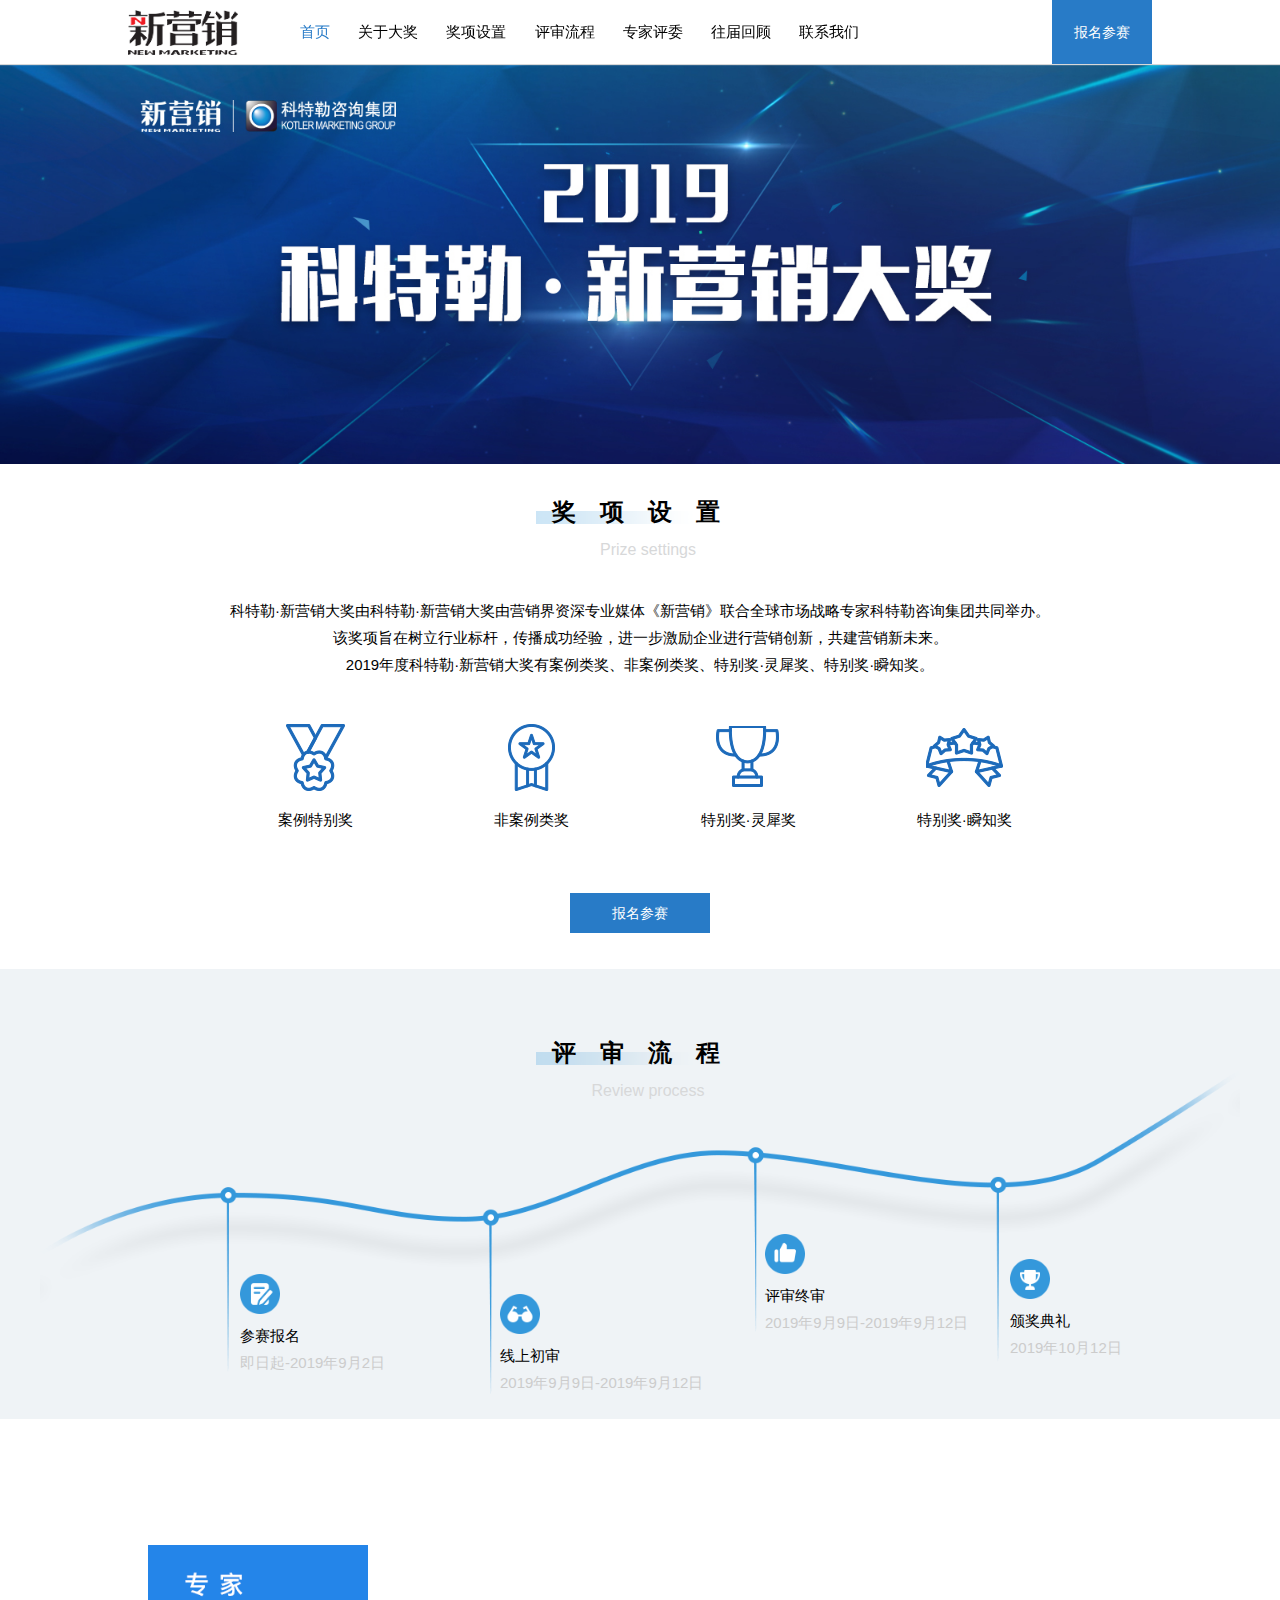
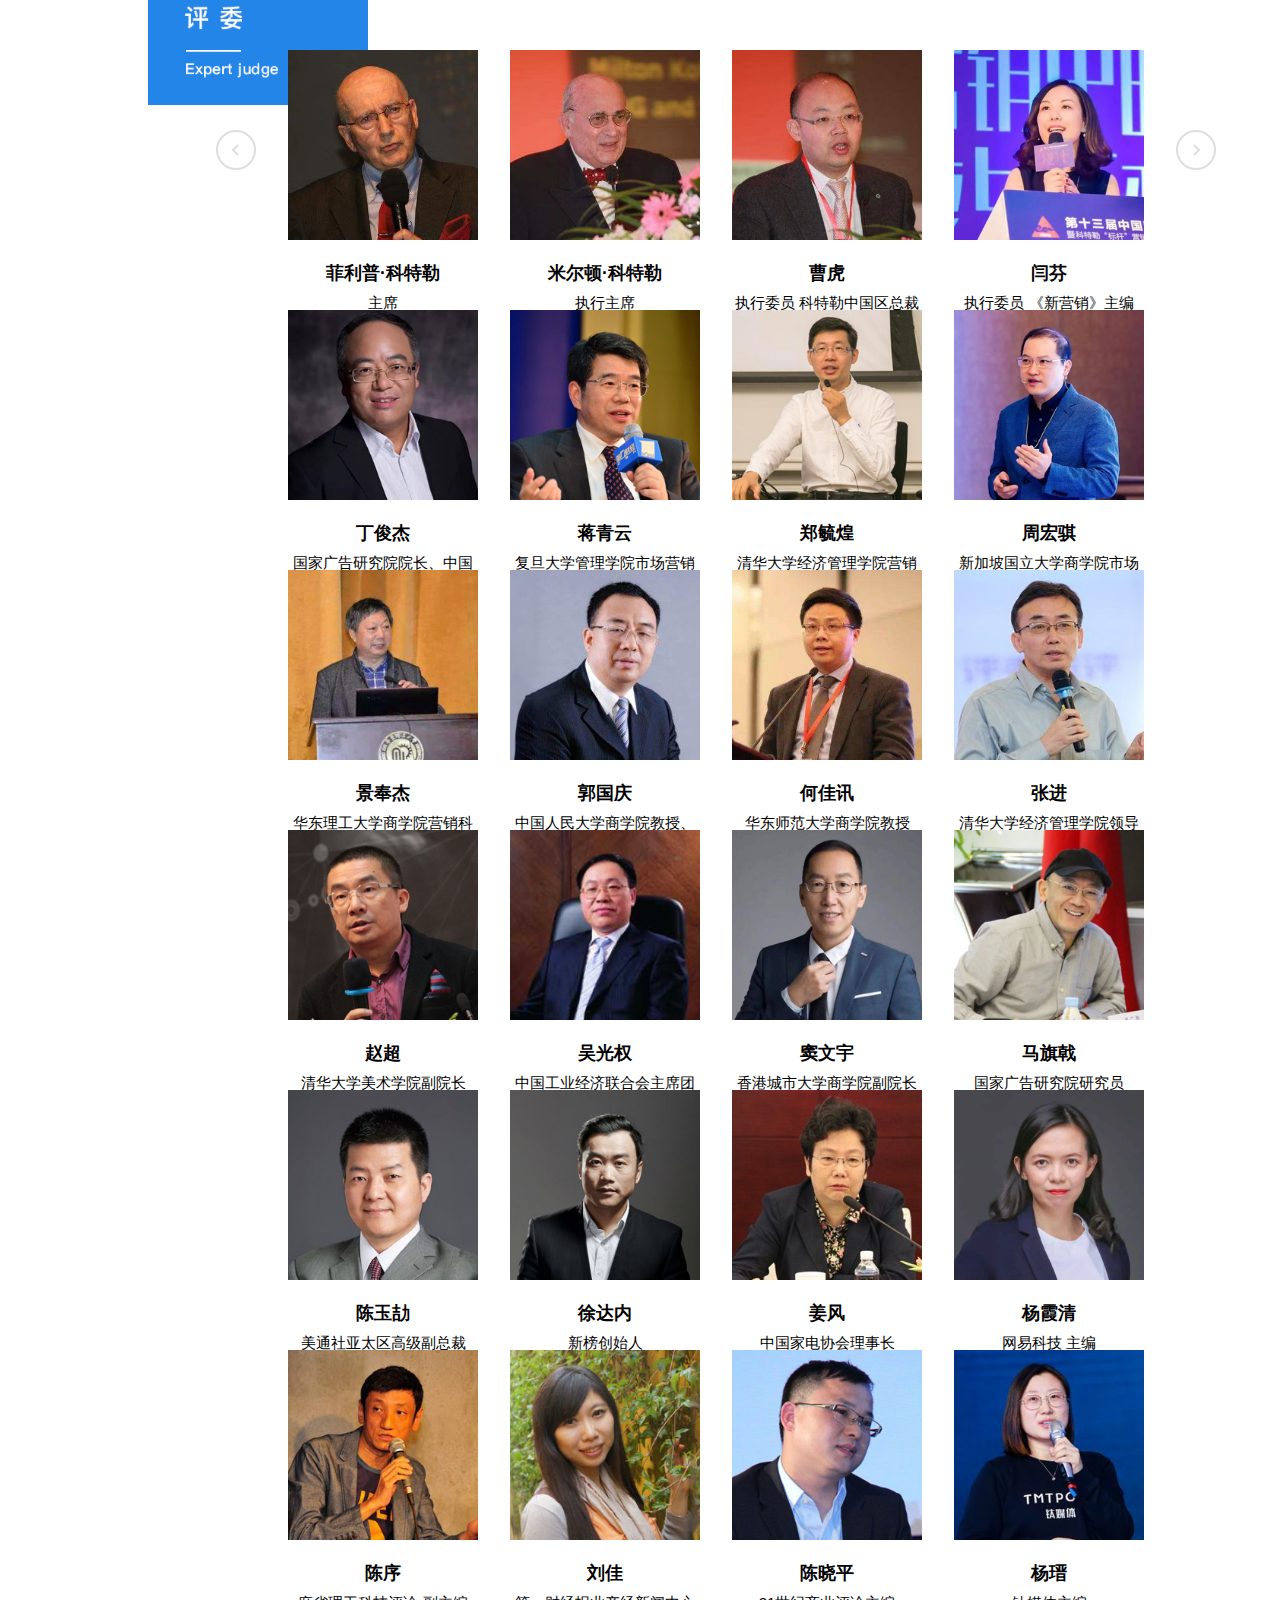
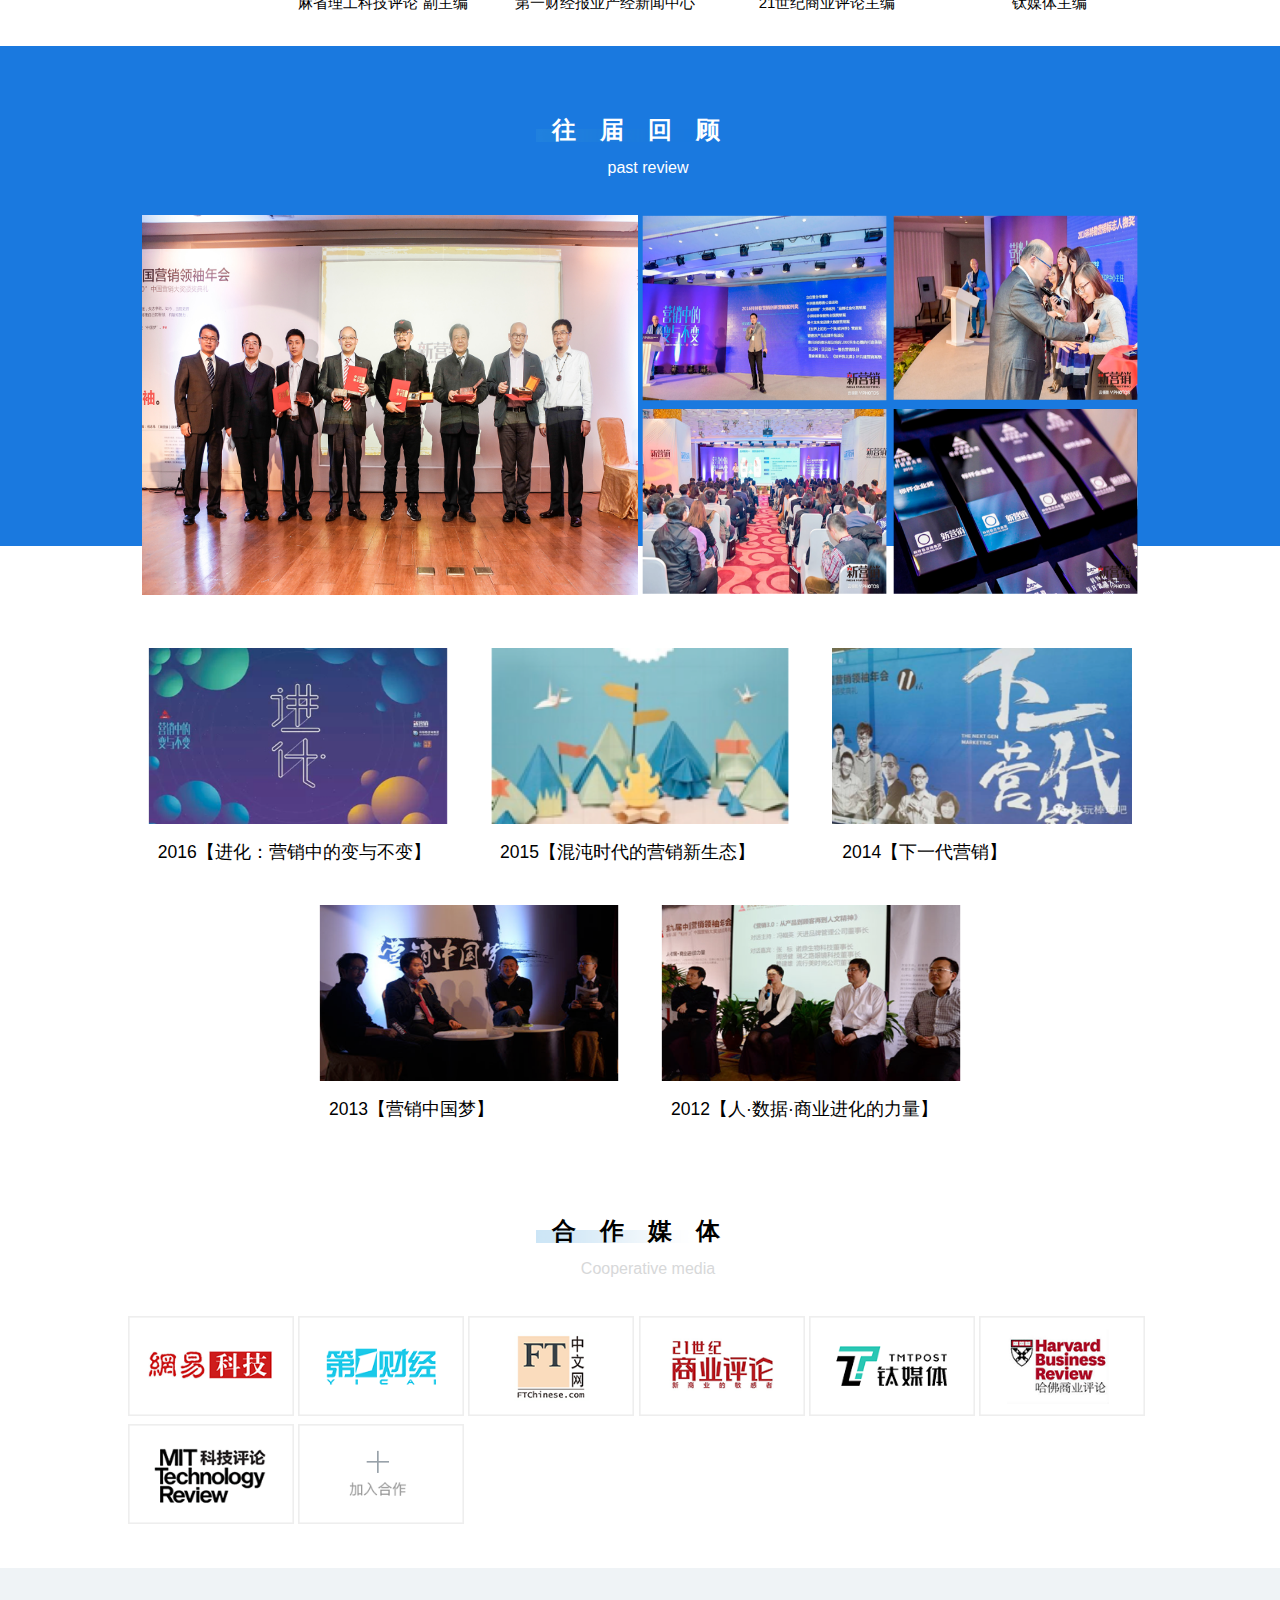
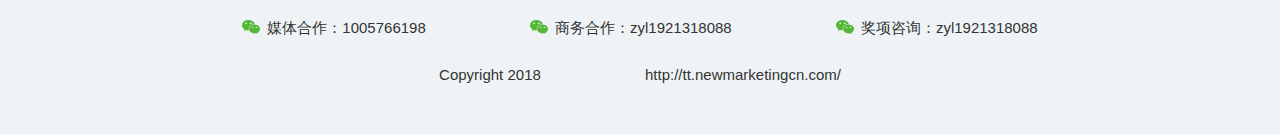
==== activity_2019/index.html @ 4bc9410b "Add files via upload" ====
<!DOCTYPE html>
<html lang="en" id="html">
<head>

     <title>科特勒·新营销大奖</title>
     <meta charset="UTF-8">
     <meta http-equiv="X-UA-Compatible" content="IE=Edge">
     <meta name="description" content="科特勒·新营销大奖由科特勒·新营销大奖由营销界资深专业媒体《新营销》联合全球市场战略专家科特勒咨询集团共同举办，该奖项旨在树立行业标杆，传播成功经验，进一步激励企业进行营销创新，共建营销新未来。">
     <meta name="keywords" content="科特勒,新营销,科特勒·新营销大奖">
     <meta name="author" content="新营销">
     <link href="images/favicon.ico" rel="科特勒·新营销大奖">
<!--      <meta name="viewport" content="width=device-width, initial-scale=1, maximum-scale=1">
 -->
     <link rel="stylesheet" href="css/tty.css">


     
</head>
<body id="body">
     <div id="baoming1">
          报名参赛
     </div>

     <div  id="head" >
          <img id="caidan" src="images/caidan.png">
          <div id="container2">
                <ul id="nav" >
                    <li class="select"><a href="#" >首页</a></li>
                    <li><a href="#" >关于大奖</a></li>
                    <li><a href="#">奖项设置</a></li>
                    <li><a href="#">评审流程</a></li>
                    <li><a href="#">专家评委</a></li>
                    <li><a href="#">往届回顾</a></li>
                    <a id="contact_button" href="#">联系我们</a>

               </ul>
               <div  id="lianxi_kuang">

                    <ul >
                         <li>
                              <span>媒体合作</span>
                              <p>1005766198</p>
                         </li>
                         <li>
                              <span>商务合作&奖项咨询</span>
                              <p>zyl1921318088 </p>
                         </li>
                    </ul>

               </div>
              
          </div>
        

     </div>

     <section id="index" >
     <!-- HOME -->
          <div id="home">
              <div class="beijing"></div>

          </div>


          <!-- FEATURE -->
          <div id="feature">
               <div class="container">
                    <div class="title_t">
                         <h2>奖项设置</h2>
                         <h4>Prize settings</h4>
                         
                    </div>
                    <div class="text_jieshao">
                         <p>科特勒·新营销大奖由科特勒·新营销大奖由营销界资深专业媒体《新营销》联合全球市场战略专家科特勒咨询集团共同举办。</p>
                         <p>该奖项旨在树立行业标杆，传播成功经验，进一步激励企业进行营销创新，共建营销新未来。</p>
                         <p>2019年度科特勒·新营销大奖有案例类奖、非案例类奖、特别奖·灵犀奖、特别奖·瞬知奖。</p>
                    </div>

                    <ul class="row">

                         <li>
                              <img src="images/prize1.png"></img>
                              <p>案例特别奖</p>
                         </li>

                         <li>
                              <img src="images/prize2.png"></img>
                              <p>非案例类奖</p>
                         </li>

                          <li>
                              <img src="images/prize3.png"></img>
                              <p>特别奖·灵犀奖</p>
                         </li>

                         <li>
                              <img src="images/prize4.png"></img>
                              <p>特别奖·瞬知奖</p>
                         </li>
                    </ul>
                    <div >
                         <div id="baoming2">报名参赛</div>
                    </div>

               </div>
          </div>


          <!-- ABOUT -->
          <div id="about">

               <div class="beijing">
                    <div class="xian">
                         <div class="title_t">
                              <h2 class="cn_t">评审流程</h2>
                              <h4 class="eng_t">Review process</h4>
                         </div>
                         <ul class="row">
                              <li class="flow1">
                                   <img src="images/flow1.png"></img>
                                   <p>参赛报名</p>
                                   <p class="time">即日起-2019年9月2日</p>
                              </li>

                              <li class="flow2">
                                   <img src="images/flow2.png"></img>
                                   <p>线上初审</p>
                                   <p class="time">2019年9月9日-2019年9月12日</p>
                              </li>

                              <li class="flow3">
                                   <img src="images/flow3.png"></img>
                                   <p>评审终审</p>
                                   <p class="time">2019年9月9日-2019年9月12日</p>
                              </li>

                              <li class="flow4">
                                   <img src="images/flow4.png"></img>
                                   <p>颁奖典礼</p>
                                   <p class="time">2019年10月12日</p>
                              </li>
                         </ul>
                    </div>



               </div>
          </div>


          <!-- TEAM -->
          <div id="team">
               <div class="container">
                    <div class="Box">
                         <div class="content">              
                              <div class="Box_con clearfix">
                                   <span class="btnl btn" id="btnl"></span>
                                   <span class="btnr btn" id="btnr"></span>
                                   
                                   <div class="conbox" id="BoxUl">
                                        <ul>
                                             <li class="cur">
                                                  <div class="first">
                                                       <img src="images/v1.png" alt="菲利普·科特勒"/>
                                                       <h3>菲利普·科特勒</h3>
                                                       <span>主席</span>
                                                  </div>

                                             
                                                  <div>
                                                       <img src="images/v2.png" alt="米尔顿·科特勒"/>
                                                       <h3>米尔顿·科特勒</h3>
                                                       <span>执行主席</span>
                                                  </div>
                                                  
                                                  <div>
                                                       <img src="images/v3.png" alt="曹虎"/>
                                                       <h3>曹虎</h3>
                                                       <span>执行委员 科特勒中国区总裁</span>
                                                  </div>
                                             
                                                  <div>
                                                       <img src="images/v4.png" alt="闫芬"/>
                                                       <h3>闫芬</h3>
                                                       <span>执行委员 《新营销》主编</span>
                                                  </div>

                                             </li>

                                             
                                             <li class="cur">
                                                  <div  class="first">
                                                       <img src="images/u1.png" alt="丁俊杰"/>
                                                       <h3>丁俊杰</h3>
                                                       <span>国家广告研究院院长、中国传媒大学广告学院院长、教授、博士生导师</span>
                                                  </div>

                                                  <div>
                                                       <img src="images/u2.png" alt="蒋青云"/>
                                                       <h3>蒋青云</h3>
                                                       <span>复旦大学管理学院市场营销系主任、教授、博士生导师</span>
                                                  </div>


                                                  <div>
                                                       <img src="images/u3.png" alt="郑毓煌"/>
                                                       <h3>郑毓煌</h3>
                                                       <span>清华大学经济管理学院营销学博士生导师</span>
                                                  </div>

                                                  <div>
                                                       <img src="images/u4.png" alt="周宏骐"/>
                                                       <h3>周宏骐</h3>
                                                       <span>新加坡国立大学商学院市场营销系兼任副教授、香港科技大学管理学院市场营销系兼任副教授</span>
                                                  </div>
                                             </li>


                                             <li class="cur">
                                                  <div  class="first">
                                                       <img src="images/u5.png" alt="景奉杰"/>
                                                       <h3>景奉杰</h3>
                                                       <span>华东理工大学商学院营销科学研究所所长、教授、博士生导师</span>
                                                  </div>

                                                  <div>
                                                       <img src="images/u6.png" alt="郭国庆"/>
                                                       <h3>郭国庆</h3>
                                                       <span>中国人民大学商学院教授、博士生导师</span>
                                                  </div>

                                                  <div>
                                                       <img src="images/u7.png" alt="何佳讯"/>
                                                       <h3>何佳讯</h3>
                                                       <span>华东师范大学商学院教授</span>
                                                  </div>

                                                  <div>
                                                       <img src="images/u8.png" alt="张进"/>
                                                       <h3>张进</h3>
                                                       <span>清华大学经济管理学院领导力与组织管理系副教授</span>
                                                  </div>
                                             </li>


                                             <li class="cur">
                                                  <div  class="first">
                                                       <img src="images/u9.png" alt="赵超"/>
                                                       <h3>赵超</h3>
                                                       <span>清华大学美术学院副院长</span>
                                                  </div>

                                                  <div>
                                                       <img src="images/u10.png" alt="吴光权"/>
                                                       <h3>吴光权</h3>
                                                       <span>中国工业经济联合会主席团主席、中国工业经济联合会全球产业研究中心主任、深圳工业总会会长</span>
                                                  </div>


                                                  <div>
                                                       <img src="images/u11.png" alt="窦文宇"/>
                                                       <h3>窦文宇</h3>
                                                       <span>香港城市大学商学院副院长</span>
                                                  </div>

                                                  <div>
                                                       <img src="images/u12.png" alt="马旗戟"/>
                                                       <h3>马旗戟</h3>
                                                       <span>国家广告研究院研究员</span>
                                                  </div>
                                             </li>

                                             <li class="cur">
                                                  <div  class="first">
                                                       <img src="images/u13.png" alt="陈玉劼"/>
                                                       <h3>陈玉劼</h3>
                                                       <span>美通社亚太区高级副总裁</span>
                                                  </div>

                                                  <div>
                                                       <img src="images/u14.png" alt="徐达内"/>
                                                       <h3>徐达内</h3>
                                                       <span>新榜创始人</span>
                                                  </div>

                                                  <div>
                                                       <img src="images/u15.png" alt="姜风"/>
                                                       <h3>姜风</h3>
                                                       <span>中国家电协会理事长</span>
                                                  </div>

                                                  
                                                  <div>
                                                       <img src="images/u16.png" alt="杨霞清"/>
                                                       <h3>杨霞清</h3>
                                                       <span>网易科技 主编</span>
                                                  </div>
                                             </li>

                                             <li class="cur">
                                                  <div  class="first">
                                                       <img src="images/u17.png" alt="陈序"/>
                                                       <h3>陈序</h3>
                                                       <span>麻省理工科技评论 副主编</span>
                                                  </div>

                                                  <div>
                                                       <img src="images/u18.png" alt="刘佳"/>
                                                       <h3>刘佳</h3>
                                                       <span>第一财经报业产经新闻中心科技主编</span>
                                                  </div>

                                                  <div>
                                                       <img src="images/u19.png" alt="陈晓平"/>
                                                       <h3>陈晓平</h3>
                                                       <span>21世纪商业评论主编</span>
                                                  </div>

                                                  <div>
                                                       <img src="images/u20.png" alt="杨瑨"/>
                                                       <h3>杨瑨</h3>
                                                       <span>钛媒体主编</span>
                                                  </div>
                                             </li>






                                        </ul>
                                   </div>
                                   
                              </div>
                         </div>
                    </div>

               </div>
               <ul class="c">
                    <div class="title_t">
                         <h2>专家评委</h2>
                         <h4>Expert judge</h4>
                    </div>
                    <li>
                         <img src="images/v1.png" alt="菲利普·科特勒"/>
                         <h3>菲利普·科特勒</h3>
                         <span>主席</span>
                    </li>

               
                    <li>
                         <img src="images/v2.png" alt="米尔顿·科特勒"/>
                         <h3>米尔顿·科特勒</h3>
                         <span>执行主席</span>
                    </li>
                    
                    <li>
                         <img src="images/v3.png" alt="曹虎"/>
                         <h3>曹虎</h3>
                         <span>执行委员 科特勒中国区总裁</span>
                    </li>
               
                    <li>
                         <img src="images/v4.png" alt="闫芬"/>
                         <h3>闫芬</h3>
                         <span>执行委员 《新营销》主编</span>
                    </li>
               <ul>
          </div>


          <!-- Courses -->
          <div id="courses">
               <div class="beijing">
                    <div class="title_t">
                         <h2>往届回顾</h2>
                         <h4 >past review</h4>
                    </div>
                    <div class="tupian" >
                         <div class="left">
                              <img src="images/img0.jpg" class="left">
                         </div>
                         <div class="right">
                               <img src="images/img1.png" class="m1">
                               <img src="images/img2.png" class="m2">
                               <img src="images/img3.png" class="m3">
                               <img src="images/img4.png" class="m4">
                         </div>
                    </div>
               </div>
          </div>


          <!-- TESTIMONIAL -->
          <div id="testimonial">
               <div class="container">
                    <ul class="history">
                         <li >
                              <a target="_blank" href="https://mp.weixin.qq.com/s?__biz=MzI4MTY3NDU4Nw==&mid=2247486986&idx=1&sn=cb14a1e9b90297be4de3814e197dc5fd&chksm=eba4d83edcd3512841999d54c8ed11082a45e0729ce92a0f4044f7b10337adee7b7f3c84ea64&token=1413932094&lang=zh_CN#rd">
                                   <img src="images/his1.png" alt="2016【进化：营销中的变与不变】">
                                   <h3>2016【进化：营销中的变与不变】</h3>
                              </a>
                          </li>

                          <li>
                              <a target="_blank" href="http://www.prnasia.com/story/138471-1.shtml ">
                                   <img src="images/his2.png" alt="2015【混沌时代的营销新生态】">
                                   <h3>2015【混沌时代的营销新生态】</h3>
                              </a>
                          </li>

                          <li >
                              <a target="_blank" href="https://mp.weixin.qq.com/s/CV5qywnSPqQ2svih3r50Fg">
                                   <img src="images/his3.png" alt="2014【下一代营销】">
                                   <h3>2014【下一代营销】</h3>
                              </a>
                          </li>
 


                          <li >
                              <a target="_blank" href="http://finance.sina.com.cn/focus/2013yxlx/ ">
                                   <img src="images/his4.png" alt="2013【营销中国梦】">
                                   <h3>2013【营销中国梦】</h3>
                              </a>
                          </li>

                          <li>
                              <a target="_blank" href="http://finance.sina.com.cn/focus/2012yxlx/">
                                   <img src="images/his5.png" alt="2012【人·数据·商业进化的力量】">
                                   <h3>2012【人·数据·商业进化的力量】</h3>
                              </a>
                          </li>


                    </ul>

                  
               </div>
          </div> 


          <!-- CONTACT -->
          <div id="contact">
               <div class="container">
                     <div class="title_t">
                         <h2>合作媒体</h2>
                         <h4 >Cooperative media</h4>
                    </div>
                    <div class="row">
                         <img src="images/media1.png" alt="网易">
                         <img src="images/media2.png" alt="第一财经">
                         <img src="images/media3.png" alt="FT中文网">
                         <img src="images/media4.png" alt="21世纪商业评论">
                         <img src="images/media5.png" alt="钛媒体">
                         <img src="images/media6.png" alt="哈佛商业评论">
                         <img src="images/media7.png" alt="MIT科技评论">
                         <img id="baoming3" src="images/media0.png" alt="">
                  

                    </div>
               </div>
          </div>       
     </section>
     <section id="prize_about" class="mod" style="display:none">
          <div class="container">
               <div>
                    <div class="title_t">
                         <h2>大奖介绍</h2>
                    </div>
                    <p>科特勒·新营销大奖由营销界资深专业媒体《新营销》联合全球市场战略专家科特勒咨询集团共同举办，主要面向营销界广告主、公关公司、代理商、媒体等征集优秀营销作品，评选出年度优秀的营销人物、营销案例、营销平台、品牌等，从而树立行业标杆，传播成功经验，进一步激励企业进行营销创新，共建营销新未来。</p>
                    <p>无论从营销价值还是传播诉求来看，依托行业权威专业媒体《新营销》和资深战略咨询专家科特勒咨询集团，科特勒·新营销大奖都值得行业关注。科特勒·新营销大奖旨在为行业提供一个展示优秀作品的平台，推动整个行业不断向前迈进！</p>
               </div>

               <div>
                    <div class="title_t">
                         <h2>如何参赛</h2>
                    </div>
                    <ul class="circle">
                          <p>关注新营销官方微信公众号：newmarketingcn，及时了解科特勒·新营销大奖最新动态。</p>
                         <li>后台回复1，奖项报名；</li>
                         <li>后台回复2，奖项咨询。</li>
                    </ul>
               

                    <div>
                         <h4>第一步：填写作品信息表和参赛报名表</h4>
                         <p>按照组委会提供的奖项分类，对应填写作品信息表，供评委评选时使用。请对参赛内容清晰描述，提炼亮点并丰富展现。每个作品对应一个独立的作品信息表。</p>
                         <p>准备好所有的作品信息表后，统计各类报选奖项的作品数量及报送单位的信息，填写参赛报名表（参赛报名表只填写一份即可）。</p>
                    </div>

                    <div>
                         <h4>第二步：作品提交</h4>
                         <p>将所有作品信息表及参赛报名表按要求打包，统一发送至大赛指定邮箱：ktxyxdj@163.com，如有特殊较大的文件，请以超大附件发送。</p>
                    </div>

                    <div>
                         <h4>第三步：作品查询</h4>
                         <p>提交作品后2个工作日内，组委会将以 Email 方式回复参赛单位并予以核实。如未收到回复，可致电010-56353114查询。</p>
                    </div>

                    <div>
                         <h4>第四步：获奖通知</h4>
                         <p>获奖结果将于2019年9月23日前后公布，敬请关注新营销官方网站及官方微信公众号：newmarketingcn。</p>
                    </div>
               </div>

          </div>
     </section>

     <section id="prize_set" class="mod" style="display:none">
          <div class="container">
               <div>
                    <div class="title_t">
                         <h2>奖项设置</h2>
                    </div>
                    <p>2019年科特勒·新营销大奖由案例类奖、非案例类奖、特别奖·灵犀奖、特别奖.瞬知奖构成。</p>
                    <ul id="prize_blue">
                         <li>
                              <h4>案例类奖</h4>
                              <p>共设有14个品类，根据专业委员会的评审意见确定每个案例奖中的金、银、铜奖及入围奖。</p>
                         </li>
                         <li>
                              <h4>非案例类奖</h4>
                              <p>共设有9个品类，根据专业委员会的评审意见确定每个年度奖中的金、银、铜奖。</p>
                         </li>
                         <li>
                              <h4>特别奖·灵犀奖</h4>
                              <p>共设有6个品类，聚焦短视频生态，根据专业委员会的评审意见评选每个奖中的金、银、铜奖。</p>
                         </li>
                         <li>
                              <h4>特别奖·瞬知奖</h4>
                              <p>共设有4个品类，聚焦AI营销生态，根据专业委员会的评审意见评选每个奖中的金、银、铜奖。</p>
                         </li>
                    </ul>
               </div>

               <div>
                    <div class="title_t">
                         <h2>具体介绍</h2>
                    </div>

                    <div>
                         <h4>1、案例奖（C类）</h4>
                         <p>共设有14个品类，根据专业委员会的评审意见确定每个案例奖中的金、银、铜奖及入围奖。</p>
                         <table >
                              <tbody>
                                   <tr>
                                        <th class="lie1">名称</p></th>
                                        <th>评选标准</th>
                                   </tr>
                                   <tr>
                                        <td class="lie1"><p>C01：科特勒·新营销年度整合营销案例奖</p></td>
                                        <td><p>将营销工具和手段系统结合，把各个独立地营销链路整合成一个整体，产生协同效应，实现价值增值的案例。</p></td>
                                   </tr>
                                   <tr>
                                        <td class="lie1"><p>C02：科特勒·新营销年度内容营销案例奖</p></td>
                                        <td><p>创建和分享有价值的内容，以多种内容形式等传达信息，促成销售，生产和利用内外部有价值的内容进行营销推广的案例。</p></td>
                                   </tr>
                                   <tr>
                                        <td class="lie1"><p>C03：科特勒·新营销年度技术营销案例奖</p></td>
                                        <td><p>以大数据为基础，通过数据分析与挖掘提升营销效果的案例;或以VR\AR等创新技术为基础，通过特定技术提升整个创意表现的案例。</p>
     </td>
                                   </tr>
                                   <tr>
                                        <td class="lie1"><p>C04：科特勒·新营销年度跨界营销案例奖</p></td>
                                        <td><p>不同品牌利用自身特点和优势，与合作品牌核心元素进行契合，通过跨界合作达成营销目的，提升品牌认知度和美誉度的案例。</p></td>
                                   </tr>
                                   <tr>
                                        <td class="lie1"><p>C05：科特勒·新营销年度场景营销案例奖</p></td>
                                        <td><p>精心搭建场景，触发用户与品牌交流互动，在构建场景中实现营销价值的案例。</p></td>
                                   </tr>
                                   
                                   <tr>
                                        <td class="lie1"><p>C06：科特勒·新营销年度社交营销案例奖</p></td>
                                        <td><p>在微博、微信、抖音、快手、陌陌、豆瓣、论坛等社会化平台成功展开话题营销的创新案例;或以社会化营销为核心亮点的整合案例。</p>
     </td>
                                   </tr>
                                   <tr>
                                        <td class="lie1"><p>C07：科特勒·新营销年度娱乐营销案例奖</p></td>
                                        <td><p>栏目(节目)冠名、明星代言、影视内容营销(植入等)、电影 营销、音乐营销、游戏营销、直播营销等应用娱乐思维创新的案例;或以娱乐营销为核心亮点的整合案例。</p>
     </td>
                                   </tr>
                                   <tr>
                                        <td class="lie1"><p>C08：科特勒·新营销年度互动营销案例奖</p></td>
                                        <td><p>借助互动手段，注重互动体验，达成传达企业品牌、促进产品销售的目的的案例。</p>
     </td>
                                   </tr>
                                   <tr>
                                        <td class="lie1"><p>C09：科特勒·新营销年度体育营销案例奖</p></td>
                                        <td><p>围绕一项或多项体育赛事、体育事件、体育媒体或体育名人为载体，进行商业化运作的创新案例。</p></td>
                                   </tr>
                                   <tr>
                                        <td class="lie1"><p>C10：科特勒·新营销年度出海营销案例奖</p></td>
                                        <td><p>在中国以外的市场，通过营销取得品牌关注度或提升销量的案例。</p></td>
                                   </tr>
                                   <tr>
                                        <td class="lie1"><p>C11：科特勒·新营销年度实效营销案例奖</p></td>
                                        <td><p>有可以考量的营销结果，为广告主真正地解决了品牌、转化等方面的问题，带来实际效果的案例。</p></td>
                                   </tr>
                                   <tr>
                                        <td class="lie1"><p>C12：科特勒·新营销年度事件营销案例奖</p></td>
                                        <td><p>利用政治、经济、文化、社会等大事件借势营销的案例;品牌通过整合化运营手段自身制造出事件并成功引发关注的案例。</p>
     </td>
                                   </tr>
                                   <tr>
                                        <td class="lie1"><p>C13：科特勒·新营销年度IP营销案例奖</p></td>
                                        <td><p>以IP为基础，深挖IP价值，为品牌赋能，在传播中发现更多的商业价值和创新合作模式的案例。</p>
     </td>
                                   </tr>
                                   <tr>
                                        <td class="lie1"><p>C14：科特勒·新营销年度品效卓越营销案例奖</p></td>
                                        <td><p>在整体营销层面实现品效合一，取得突出营销成就的案例。</p>
     </td>
                                   </tr>



                              </tbody>
                         </table>
                    </div>

                    <div>
                         <h4>2、非案例类（A类）</h4>
                         <h4>人物/团队类</h4>
                         <table>
                              <tbody>
                                   <tr>
                                        <th class="lie1">名称</th>
                                        <th>评选标准</th>
                                   </tr>
                                   <tr>
                                        <td class="lie1">
                                             <p>A01：科特勒·新营销年度营销人物大奖</p>
                                             <p>领导企业市场营销，提出前沿营销理念，对营销趋势有着深刻洞察的营销领袖。</p>
                                        </td>
                                        <td>
                                             <p>创新力：做出了创新的营销案例，提出了前沿的营销理念，对营销趋势有着深刻洞察；</p>
                                             <p>领导力：带领企业稳固基业、或创新转型、或挽狂澜于既倒等。</p>
                                        </td>
                                   </tr>
                                   <tr>
                                        <td class="lie1">
                                             <p>A02：科特勒·新营销年度营销团队大奖</p>
                                             <p>在企业市场营销活动中，取得杰出成绩的市场部门、品牌部门等。</p>
                                        </td>
                                        <td>
                                             <p>创意性：团队是具有一定的创新思维；</p>
                                             <p>洞察力：团队是否洞察到市场的需求，并制定相应营销策略；</p>
                                             <p>执行力：团队在活动执行过程中的具体表现；</p>
                                             <p>效果力：最终营销活动取得了怎样的效果。</p>
                                        </td>
                                   </tr>
                                   <tr>
                                        <td class="lie1">
                                             <p>A03：科特勒·新营销年度商业领袖大奖</p>
                                             <p>在广泛工商业领域取得最大成就的企业家个人，肯定企业家的杰出领导才能和企业优异表现。</p>
                                        </td>
                                        <td>
                                             <p>增长力：企业家个人是否为行业或企业带来增长和贡献。</p>
                                             <p>领导力：企业家个人是否具备行业影响力和引导力。</p>
                                        </td>
                                   </tr>
      


                              </tbody>
                         </table>

                         <h4>平台/公司类</h4>
                         <table>
                              <tbody>
                                   <tr>
                                        <th class="lie1">名称</th>
                                        <th>评选标准</th>
                                   </tr>
                         
                                   <tr>
                                        <td class="lie1">
                                             <p>A04：科特勒·新营销年度服务商大奖</p>
                                             <p>针对公关公司、广告公司、代理公司、数据服务公司、营销策划公司等服务商，在特定领域客户满意度极高。</p>
                                        </td>
                                        <td>
                                             <p>品牌力：企业知名度、美誉度、顾客忠诚度等；</p>
                                             <p>销售力：企业销售收入、利润、在同行业的市场份额情况；</p>
                                        </td>
                                   </tr>
                                   <tr>
                                        <td class="lie1">
                                             <p>A05：科特勒·新营销年度媒体平台大奖</p>
                                             <p>在营销行业中表现突出、受到广泛认可的媒体平台。</p>
                                        </td>
                                        <td>
                                             <p>价值力：营销投资具有突出价值，回报率极高；</p>
                                             <p>创新力：内容生产与创新能力极强的媒体平台。</p>
                                        </td>
                                   </tr>
                                   <tr>
                                        <td class="lie1">
                                             <p>A06：科特勒·新营销年度营销3.0大奖</p>
                                             <p>履行企业社会责任，引起社会良好效应，让商业具有可持续发展能力的企业。</p>
                                        </td>
                                        <td>
                                             <p>创意性：创意是否能够让人眼前一亮；</p>
                                             <p>传播力：是否引起了社会的广泛参与和传播，效果力如何；</p>
                                             <p>社会责任：履行企业社会责任，引起社会良好效应。</p>
                                        </td>
                                   </tr>

                              </tbody>
                         </table>


                         <h4>品牌类</h4>
                         <table>
                              <tbody>
                                   <tr>
                                        <th class="lie1">名称</th>
                                        <th>评选标准</th>
                                   </tr>
                  
                                   <tr>
                                        <td class="lie1">
                                             <p>A07：科特勒·新营销年度广告主大奖</p>
                                             <p>在企业市场营销活动中，拥有良好的投放量级、品牌表现。</p>
                                        </td>
                                        <td>
                                             <p>品牌力：企业知名度、美誉度、顾客忠诚度等；</p>
                                             <p>产品力：产品创新、品质以及为消费者带来了怎样的价值；</p>
                                             <p>销售力：企业销售收入、利润、在同行业的市场份额情况。</p>
                                        </td>
                                   </tr>
                                   <tr>
                                        <td class="lie1">
                                             <p>A08：科特勒·新营销年度新晋品牌大奖</p>
                                             <p>在营销创意、媒介、消费者沟通等方面取得突出成绩，成长极快或打破格局，在品牌建设和发展、用户体验和价值等方面有突出表现。</p>
                                        </td>
                                        <td>
                                             <p>品牌力：品牌知名度、美誉度、顾客忠诚度等；</p>
                                             <p>产品力：品牌为消费者带来了哪些价值；</p>
                                              <p>市场表现力：品牌的销售情况及在同行业的市场份额情况。</p>
                                        </td>
                                   </tr>
                         

                              </tbody>
                         </table>



                         <h4>产品/工具类</h4>
                         <table>
                              <tbody>
                                   <tr>
                                        <th class="lie1">名称</th>
                                        <th>评选标准</th>
                                   </tr>
       
                                   <tr>
                                        <td class="lie1">
                                             <p>A09：科特勒·新营销年度营销工具大奖</p>
                                             <p>通过先进的技术和模式，提供营销工具，帮助企业高效开展网络营销活动，达成营销目标。
</p>
                                        </td>
                                        <td>
                                             <p>工具力：通过技术创新大幅提升营销效率；</p>
                                             <p>商业力：通过市场洞察,技术变革提上商业竞争力。</p>
                                        </td>
                                   </tr>
                              
                              </tbody>
                         </table>
                    </div>
                    <div>
                         <h4>3、灵犀奖（L类）</h4>
                          <table class="only_one">
                              <tbody>
       
                                   <tr><td><p>L01：年度最佳短视频营销案例</p></td></tr>
                                   <tr><td><p>L02：年度最佳MCN机构</p></td></tr>
                                   <tr><td><p>L03：年度最佳短视频服务商</p></td></tr>
                                   <tr><td><p>L04：年度最佳短视频达人</p></td></tr>
                                   <tr><td><p>L05：年度最佳短视频广告主</p></td></tr>
                                   <tr><td><p>L06：年度最佳短视频平台</p></td></tr>
                              
                              </tbody>
                         </table>

                    </div>

                    <div>
                         <h4>4、瞬知营销奖（S类）</h4>
                         <table class="only_one">
                              <tbody>
       
                                   <tr><td><p>S01：年度最佳瞬知营销案例</p></td></tr>
                                   <tr><td><p>S02：年度最佳瞬知营销机构</p></td></tr>
                                   <tr><td><p>S03：年度最佳瞬知营销品牌</p></td></tr>
                                   <tr><td><p>S04：年度最佳瞬知营销工具</p></td></tr>
                              
                              </tbody>
                         </table>
                    </div>
                    





               </div>

               <div>
                    <div class="title_t">
                         <h2>注意事项</h2>
                    </div>
                    
                    <ul class="circle">
                         <li>主体资格：中国内地及港澳台地区经国家正式批准的企业均可报名参赛。</li>
                         <li>报送的作品必须是2019年1月1日-2019年12月31日期间创作并实施的营销活动，作品具有可量化的传播效果，所申报内容必须真实可靠。</li>
                         <li>提交作品中涉及到的图片、视频等，须拥有使用版权。</li>
                    </ul>
</p>
               </div>


          </div>
     </section>

     <section id="prize_review" class="mod" style="display:none">
          <div class="container">
               <div>
                    <div class="title_t">
                         <h2>评审流程</h2>
                    </div>
                    
                    <p>本次奖项将进行线上初审和线下评审，评选将邀请专业媒体、高校学术专家等共同组成专业评审团，以保证榜单的专业、严谨、客观性。</p>
                    <ul id="cizi">
                         <li>
                              <p>即日起 - 2019.09.02</p>
                              <span></span>
                              <h4>参赛报名</h4>
                         </li>
                         <li>
                              <p>2019.09.03 - 2019.09.06</p>
                              <span></span>
                              <h4>线上初审</h4>
                         </li>
                         <li>
                              <p>2019.09.09 - 2019.09.12</p>
                              <span></span>
                              <h4>评审终审</h4>
                         </li>
                         <li>
                              <p>2019.09.16起</p>
                              <span></span>
                              <h4>获奖通知</h4>

                         </li>
                         <li>
                              <p>2019.09.30前</p>
                              <span></span>
                              <h4>获奖确认</h4>
                         </li>
                         <li>
                              <p>2019.10.12</p>
                              <span></span>
                              <h4>颁奖典礼</h4>

                         </li>

                    </ul>
               </div>

               <div id="feiyong">
                    <div class="title_t">
                         <h2>参赛费用</h2>
                    </div>

                    <div>
                         <h4>1、报名免费：</h4>
                         <p>同一奖项中可以提报多个作品，同一作品也可以报名多个奖项（作品内容须与奖项定位相符合），费用叠加。</p>
                    </div>

                    <div>
                         <h4>2、若申报作品获奖，作品需支付费用8000元，包含：</h4>
                         <ul class="other circle">
                              <li>报名作品参与评审；</li>
                              <li>颁发2019年科特勒·新营销大奖奖杯和科特勒亲笔签名获奖证书；</li>
                              <li>参会名额2个；</li>
                              <li>加印奖杯，2500元/个。</li>
                         </ul>
                    </div>

               </div>


          </div>
     </section>
     <section id="prize_people" class="mod" style="display:none">
          <div class="container">
               <div >
                    <div class="title_t c">
                         <h2>专家评委</h2>
                    </div>
                    <ul id="vip_people">
                         <li class="cur">
                              <img src="images/v1.png" alt=""/>
                              <h3>菲利普·科特勒</h3>
                              <span>主席</span>
                         </li>

                         
                         <li class="cur">
                              <img src="images/v2.png" alt=""/>
                              <h3>米尔顿·科特勒</h3>
                              <span>执行主席</span>
                         </li>
                         
                         <li class="cur">
                              <img src="images/v3.png" alt=""/>
                              <h3>曹虎</h3>
                              <span>执行委员 科特勒中国区总裁</span>
                         </li>
                    
                         <li class="cur">
                              <img src="images/v4.png" alt=""/>
                              <h3>闫芬</h3>
                              <span>执行委员 《新营销》主编</span>

                         </li>
                    </ul>
               </div>

               <div>
                    <div class="title_t">
                         <h2>评委</h2>
                    </div>
                    <ul id="other_people">
                         <li class="cur first">
                              <img src="images/u1.png" alt="丁俊杰"/>
                              <h3>丁俊杰</h3>
                              <span>国家广告研究院院长、中国传媒大学广告学院院长、教授、博士生导师</span>
                         </li>

                         <li class="cur">
                              <img src="images/u2.png" alt="蒋青云"/>
                              <h3>蒋青云</h3>
                              <span>复旦大学管理学院市场营销系主任、教授、博士生导师</span>
                         </li>


                         <li class="cur">
                              <img src="images/u3.png" alt="郑毓煌"/>
                              <h3>郑毓煌</h3>
                              <span>清华大学经济管理学院营销学博士生导师</span>
                         </li>

                         <li class="cur">
                              <img src="images/u4.png" alt="周宏骐"/>
                              <h3>周宏骐</h3>
                              <span>新加坡国立大学商学院市场营销系兼任副教授、香港科技大学管理学院市场营销系兼任副教授</span>
                         </li>

                         <li class="cur">
                              <img src="images/u5.png" alt="景奉杰"/>
                              <h3>景奉杰</h3>
                              <span>华东理工大学商学院营销科学研究所所长、教授、博士生导师</span>
                         </li>

                         <li class="cur">
                              <img src="images/u6.png" alt="郭国庆"/>
                              <h3>郭国庆</h3>
                              <span>中国人民大学商学院教授、博士生导师</span>
                         </li>

                         <li class="cur">
                              <img src="images/u7.png" alt="何佳讯"/>
                              <h3>何佳讯</h3>
                              <span>华东师范大学商学院教授</span>
                         </li>

                         <li class="cur">
                              <img src="images/u8.png" alt="张进"/>
                              <h3>张进</h3>
                              <span>清华大学经济管理学院领导力与组织管理系副教授</span>
                         </li>

                         <li class="cur">
                              <img src="images/u9.png" alt="赵超"/>
                              <h3>赵超</h3>
                              <span>清华大学美术学院副院长</span>
                         </li>

                          <li class="cur">
                              <img src="images/u10.png" alt="吴光权"/>
                              <h3>吴光权</h3>
                              <span>中国工业经济联合会主席团主席、中国工业经济联合会全球产业研究中心主任、深圳工业总会会长</span>
                         </li>




                         <li class="cur">
                              <img src="images/u11.png" alt="窦文宇"/>
                              <h3>窦文宇</h3>
                              <span>香港城市大学商学院副院长</span>
                         </li>

                         <li class="cur">
                              <img src="images/u12.png" alt="马旗戟"/>
                              <h3>马旗戟</h3>
                              <span>国家广告研究院研究员</span>
                         </li>

                         <li class="cur">
                              <img src="images/u13.png" alt="陈玉劼"/>
                              <h3>陈玉劼</h3>
                              <span>美通社亚太区高级副总裁</span>
                         </li>

                         <li class="cur">
                              <img src="images/u14.png" alt="徐达内"/>
                              <h3>徐达内</h3>
                              <span>新榜创始人</span>
                         </li>

                          <li class="cur">
                              <img src="images/u15.png" alt="姜风"/>
                              <h3>姜风</h3>
                              <span>中国家电协会理事长</span>
                         </li>

                         
                         <li class="cur">
                              <img src="images/u16.png" alt="杨霞清"/>
                              <h3>杨霞清</h3>
                              <span>网易科技 主编</span>
                         </li>

                         <li class="cur">
                              <img src="images/u17.png" alt="陈序"/>
                              <h3>陈序</h3>
                              <span>麻省理工科技评论 副主编</span>
                         </li>

                         <li class="cur">
                              <img src="images/u18.png" alt="刘佳"/>
                              <h3>刘佳</h3>
                              <span>第一财经报业产经新闻中心科技主编</span>
                         </li>

                         <li class="cur">
                              <img src="images/u19.png" alt="陈晓平"/>
                              <h3>陈晓平</h3>
                              <span>21世纪商业评论主编</span>
                         </li>

                          <li class="cur">
                              <img src="images/u20.png" alt="杨瑨"/>
                              <h3>杨瑨</h3>
                              <span>钛媒体主编</span>
                         </li>

                    </ul>
               </div>

          </div>
     </section>
     <section id="prize_history" class="mod" style="display:none">
          <div class="container">
               <div class="title_t">
                    <h2>获奖名单</h2>
               </div>
               <table>
                    <tbody>
                         <tr>
                              <th colspan="3">2017科特勒·新营销大奖营销榜样榜单</th>
                         </tr>
        
                         <tr>
                              <td class="lie1" rowspan="10">科特勒·新营销标志人物</td>
                              <td>飞鹤乳业董事长 冷有斌</td>
                         </tr>
                         <tr><td>伽兰集团董事长 郑春影</tr></td>
                         <tr><td>今日头条CEO 张一鸣</tr></td>
                         <tr><td>摩拜单车创始人 胡玮炜</tr></td>
                         <tr><td>芒果娱乐总裁 王珂</tr></td>
                         <tr><td>首汽约车CEO 魏东</tr></td>
                         <tr><td>搜狗CEO 王小川</tr></td>
                         <tr><td>小红书创始人 瞿芳</tr></td>
                         <tr><td>小米科技创始人 雷军</tr></td>
                         <tr><td>优衣库CMO 吴品慧</tr></td>
                         <tr>
                              <td class="lie1" rowspan="10">科特勒·新营销标杆品牌</td>
                              <td>滴滴</td>
                         </tr>
                         <tr><td>多芬</tr></td>
                         <tr><td>Folli Follie</tr></td>
                         <tr><td>Gucci</tr></td>
                         <tr><td>海尔</tr></td>
                         <tr><td>华为</tr></td>
                         <tr><td>江小白</tr></td>
                         <tr><td>兰蔻</tr></td>
                         <tr><td>梅赛德斯奔驰</tr></td>
                         <tr><td>腾讯</tr></td>
                          <tr>
                              <td class="lie1" rowspan="6">科特勒·新营销标杆平台</td>
                              <td>爱奇艺</td>
                         </tr>
                         <tr><td>抖音小视频</tr></td>
                         <tr><td>SAS Viya</tr></td>
                         <tr><td>三节课</tr></td>
                         <tr><td>腾讯社交广告平台</tr></td>
                         <tr><td>网易云音乐</tr></td>

                         <tr>
                              <td class="lie1" rowspan="12">科特勒·新营销标杆案例</td>
                              <td>爱奇艺超级网综《中国有嘻哈》2017新媒体全案整合营销案例</td>
                         </tr>

                         <tr><td>#我们的时代#宝马BMW5系车主故事营销案例</tr></td>
                         <tr><td>百雀羚《一九三一》一镜到底广告图营销案例</tr></td>
                         <tr><td>比亚迪唐100新能源车朋友圈广告案例</tr></td>
                         <tr><td>“雕牌雕兄说"营销案例</tr></td>
                         <tr><td>当世界名画遇上抖音营销案例</tr></td>
                         <tr><td>果倍爽“全球童享 年在一起趣过年”2018CNY营销案例</tr></td>
                         <tr><td>泸州老窖桃花醉&《三生三世十里桃花》IP营销案例</tr></td>
                         <tr><td>ofo小黄车X小黄人“大眼萌车”营销案例</tr></td>
                         <tr><td>QQ“走运红包”营销案例</tr></td>
                         <tr><td>网易新闻X饿了么丧茶快闪店创意营销案例</tr></td>
                         <tr><td>网易云音乐《看见音乐的力量》地铁刷屏营销案例</tr></td>

                         <tr>
                              <td class="lie1" rowspan="3">科特勒·新营销标杆案例</td>
                              <td>GoFun出行“后备箱图书馆”公益案例</td>
                         </tr>
                         <tr><td>苏宁&凤凰公益“承诺胶带”案例</tr></td>
                         <tr><td>腾讯公益“小朋友的画”公益案例</tr></td>
                    </table>
               </tbody>

               <table>
                    <tbody>

                          <tr>
                              <th colspan="3">2016科特勒“标杆”营销大奖获奖名单</th>
                         </tr>
                          <tr>
                              <td class="lie1" rowspan="10">科特勒营销标杆企业奖</td>
                              <td>爱奇艺</td>
                         </tr>
                         <tr><td>苏宁云商</tr></td>
                         <tr><td>东风日产</tr></td>
                         <tr><td>滴滴出行</tr></td>
                         <tr><td>双星集团</tr></td>
                         <tr><td>万达传媒</tr></td>
                         <tr><td>华为</tr></td>
                         <tr><td>格力</tr></td>
                         <tr><td>谷歌</tr></td>
                         <tr><td>可口可乐</tr></td>

                         <tr>
                              <td class="lie1" rowspan="10">科特勒营销标志人物奖</td>
                              <td>IBM全球副总裁，大中华区首席营销官 周忆</td>
                         </tr>
                         <tr><td>新龙脉控股集团董事长太阳雨集团总裁 曲敬东</tr></td>
                         <tr><td>太阳雨集团总裁 陈荣华</tr></td>
                         <tr><td>京润珍珠董事总经理 周  朔</tr></td>
                         <tr><td>乐视生态营销总裁 张旻翚</tr></td>
                         <tr><td>方太集团董事长 茅忠群</tr></td>
                         <tr><td>大众汽车大中华及东盟地区首席营销官 胡  波</tr></td>
                         <tr><td>神州易桥董事长 彭  聪</tr></td>
                         <tr><td>双星集团董事 李  震</tr></td>
                         <tr><td>贝贝网营销副总裁 蒋雨辰</tr></td>

                         <tr>
                              <td class="lie1" rowspan="5">科特勒营销创新产品奖</td>
                              <td>小狗无线吸尘器D-531</td>
                         </tr>
                         <tr><td>DEKRA</tr></td>
                         <tr><td>Smarket</tr></td>
                         <tr><td>艾洛</tr></td>
                         <tr><td>赤兔</tr></td>

                         <tr>
                              <td class="lie1" rowspan="5">科特勒营销创新商业模式奖</td>
                              <td>龙腾出行</td>
                         </tr>
                         <tr><td>乐刻运动</tr></td>
                         <tr><td>蒙牛电商</tr></td>
                         <tr><td>Xbed互联网酒店</tr></td>
                         <tr><td>尚品宅配C2B+OAO模式</tr></td>

                         <tr>
                              <td class="lie1" rowspan="10">科特勒营销创新平台奖</td>
                              <td>ALLINN内容联创平台</td>
                         </tr>
                         <tr><td>镝次元实验室</tr></td>
                         <tr><td>诺沃兰</tr></td>
                         <tr><td>一应云智慧平台</tr></td>
                         <tr><td>KBA考拉大联盟</tr></td>
                         <tr><td>阿里妈妈品销宝</tr></td>
                         <tr><td>传播管家</tr></td>
                         <tr><td>赛柏蓝</tr></td>
                         <tr><td>腾讯视频</tr></td>
                         <tr><td>中欧金融科技研究院</tr></td>

                         <tr>
                              <td class="lie1" rowspan="10">科特勒营销创新营销案例奖</td>
                              <td>唯品会12小时生存挑战直播</td>
                         </tr>
                         <tr><td>伊利甄稀:《拜托了 冰箱》内容营销案例</tr></td>
                         <tr><td>冠群驰骋:《 致敬经典，传递新生》双十一旧物分享公益平台、</tr></td>
                         <tr><td>大头频道&凯迪拉克:圈层化财经融媒体营销</tr></td>
                         <tr><td>中国邮政集团#随手拍邮筒#</tr></td>
                         <tr><td>微信朋友圈广告X微信支付营销投放</tr></td>
                         <tr><td>东鹏特饮:《 犯困研究院》校园推广整合营销</tr></td>
                         <tr><td>新奥迪A6L MoTV推广案例</tr></td>
                         <tr><td>欧派衣柜:《 中国好闺蜜》</tr></td>
                         <tr><td>美丽联合集团&正阳公关:“GODIS A GIRL”事件营销</tr></td>

                         <tr>
                              <td class="lie1" rowspan="10">科特勒营销创新营销案例奖</td>
                              <td>立白整合传播案</td>
                         </tr>
                         <tr><td>中洲善跑慈善公益运动</tr></td>
                         <tr><td>吉成照明”大师系列“品牌社会化营销案</tr></td>
                         <tr><td>小保碎屏保服务全国营销案</tr></td>
                         <tr><td>曼卡龙珠宝品牌大数据营销案</tr></td>
                         <tr><td>《世界上的另一个我·欧洲季》营销案</tr></td>
                         <tr><td>碰碰凉产品品牌升级战役</tr></td>
                         <tr><td>惠氏妈妈俱乐部及妈妈1000天生态圈的打造美丽</tr></td>
                         <tr><td>贝贝网:贝贝双十一整合营销项目</tr></td>
                         <tr><td>皇家美素佳儿:《 放开我北鼻》IP共建营销案例</tr></td>

                    </tbody>
               </table>

               <div class="title_t">
                    <h2>新闻资讯</h2>
               </div>

               <ul class="history">
                    <li >
                         <a target="_blank" href="https://mp.weixin.qq.com/s?__biz=MzI4MTY3NDU4Nw==&mid=2247486986&idx=1&sn=cb14a1e9b90297be4de3814e197dc5fd&chksm=eba4d83edcd3512841999d54c8ed11082a45e0729ce92a0f4044f7b10337adee7b7f3c84ea64&token=1413932094&lang=zh_CN#rd">
                              <img src="images/his1.png" alt="2016【进化：营销中的变与不变】">
                              <h3>2016【进化：营销中的变与不变】</h3>
                         </a>
                     </li>

                     <li>
                         <a target="_blank" href="http://www.prnasia.com/story/138471-1.shtml ">
                              <img src="images/his2.png" alt="2015【混沌时代的营销新生态】">
                              <h3>2015【混沌时代的营销新生态】</h3>
                         </a>
                     </li>

                     <li >
                         <a target="_blank" href="https://mp.weixin.qq.com/s/CV5qywnSPqQ2svih3r50Fg">
                              <img src="images/his3.png" alt="2014【下一代营销】">
                              <h3>2014【下一代营销】</h3>
                         </a>
                     </li>



                     <li >
                         <a target="_blank" href="http://finance.sina.com.cn/focus/2013yxlx/ ">
                              <img src="images/his4.png" alt="2013【营销中国梦】">
                              <h3>2013【营销中国梦】</h3>
                         </a>
                     </li>

                     <li>
                         <a target="_blank" href="http://finance.sina.com.cn/focus/2012yxlx/">
                              <img src="images/his5.png" alt="2012【人·数据·商业进化的力量】">
                              <h3>2012【人·数据·商业进化的力量】</h3>
                         </a>
                     </li>
               </ul>
               <div class="title_t">
                    <h2>图集</h2>
               </div>
               <div class="history_img">
                    <img src="images/p4.jpg" alt="">
                    <img src="images/p6.jpg" alt="">
                    <img src="images/p2.jpg" alt="">
                    <img src="images/p5.jpg" alt="">

                    <img src="images/p3.jpg" alt="">
                    <img src="images/p12.jpg" alt="">
                    <img src="images/p1.jpg" alt="">
                    <img src="images/p10.jpg" alt="">
                    
                    <img src="images/p9.jpg" alt="">
                    <img src="images/p8.jpg" alt="">
                    <img src="images/p11.jpg" alt="">
                    <img src="images/p7.jpg" alt="">
             

               </div>
          </div>
     </section>



     <!-- FOOTER -->
     <footer id="footer">
          <div class="container">
               <ul class="lianxi">
                    <li><p>媒体合作：1005766198</p></li>
                    <li><p>商务合作：zyl1921318088</p></li>
                    <li><p>奖项咨询：zyl1921318088</p></li>



               </ul>
               <ul>
                    <li><p>Copyright 2018</li>
                    <li><p>http://tt.newmarketingcn.com/</p></li>
               </ul>
          </div>
     </footer>

     <div id="fuchuang" style="display:none;">
          <div id="wechat">
               <img id="close" src="images/close.png">
               <img id="erweima" src="images/image001.png" >
               <p>关注新营销官方微信公众号：newmarketingcn</p>
               <p>及时了解科特勒·新营销大奖最新动态。</p>
               <ul class="circle">
                    <li>后台回复1：奖项报名</li>
                    <li>后台回复2：奖项咨询</li>
               </ul>
          </div>
     </div>



     <script src="js/jquery.js"></script>
     <script src="js/lunbo.js"></script>
     <script type="text/javascript">
          LbMove('BoxUl','btnl','btnr',true,'left',true,888,1500,60000,4);
    </script>

</body>
<script>
     //指定元素下获取class元素
     function getByClass(oParent,sClass){
          var aResult=[];
          var aEle=oParent.getElementsByTagName('*');

          for (var i = 0; i < aEle.length; i++) {
               if(aEle[i].className==sClass){
                    aResult.push(aEle[i]);
               }
          }
          return aResult;
     };
          
     //放缩
     function fangsuo (a,b) {
          // body...
          if (a.clientWidth < 1024) {
               b.setAttribute("class", "bbb"); 
          }
          else{
               b.setAttribute("class", "aaa"); 
          }
     }
     window.onload=function(){

          var oHtml=document.getElementById('html');
          var oBody=document.getElementById('body');
          var oTimu=document.getElementById('nav');
          var aTimu=oTimu.getElementsByTagName('li');
          var oNeirong=document.getElementById('body');
          var aNeirong=oNeirong.getElementsByTagName('section');




          for (var i = 0; i < aTimu.length; i++) {
               aTimu[i].index=i;
               aTimu[i].onclick=function(){
                    for (var j = 0; j < aTimu.length; j++) {
                         aTimu[j].className="";
                         aNeirong[j].style.display="none";
                    };
                    this.className="select";
                    aNeirong[this.index].style.display="block";
                    if(oBody.clientWidth<1024){
                         $("#container2").fadeOut(); 

                    }
                    
               }
          }


         $("#baoming1,#baoming2,#baoming3").click(function(){
             
             $(document.body).css({  
                 "overflow-y": "hidden"  
             });  
             $("#fuchuang").css("margin-top",$("body").scrollTop());
             $("#fuchuang").fadeIn("slow"); 
         });

         $("#caidan").click(function(){
             $("#container2").fadeToggle(); 
         });


         $("#close").click(function(){
             
             $(document.body).css({  
                 "overflow-y": "visible"  
             });  
             $("#fuchuang").fadeOut("slow"); 
         });

         $("#contact_button").click(function(){
               $("#contact_button").toggleClass("jiantou");
               $("#lianxi_kuang").fadeToggle("slow")
         });

          fangsuo(oBody,oHtml);
          if(oBody.clientWidth<1024){
               $("#container2").css({  
                 "display": "none"  
             });  

          }

          oBody.onresize=function(){
               fangsuo(oBody,oHtml);
               if(oBody.clientWidth<1024){
                    $("#container2").css({  
                         "display": "none"  
                    })
                     $("#lianxi_kuang").css({  
                         "display": "block"  
                    })


               }
               else{
                    $("#container2").css({  
                         "display": "block"  
                    })
                    $("#lianxi_kuang").css({  
                         "display": "none"  
                    })
                   
               }

          }


     }
</script>

</html>
---- activity_2019/css/tty.css ----
*{
     margin: 0;
     padding: 0;
}

/*清除格式*/
* {
    margin:0;
    padding:0;
 }

a{
     text-decoration: none;
}

a:link,a:visited{
     text-decoration: none;
     color: #000;
}
a:hover{
     color: #f90;
}



ul,li{
     list-style: none;
}



input{
     outline: none;
}
html{
     width: 100%;
     height:100%;
}

body{
     font: normal 15px "microsoft yahei",Arial,sans-serif;
     text-align: center;
     margin: 0px auto;
     font-size: 15px;
     line-height:1.8;
     
}
li.select a{
     color: #287BC7;
}

table {
      font-size: 12px;
}


.aaa #head{
	position: fixed;
    background-color: #fff;
    top: 0px;
    width: 100%;
    z-index: 100;
     box-shadow: 0px 1px 1px #d7d8d9;
}


.aaa #container2 {
     height: 64px;
     width: 1024px;
     margin: 0px auto;
     position: relative;
     text-align: left;

}
.aaa #nav ul{
     display: inline-block;
     line-height: 64px;

}
.aaa  #nav  a{
     display: inline-block;
     line-height: 64px;
     padding: 0 12px;
}

.aaa #nav{
     padding-left: 160px;
     height: 64px;
     vertical-align: center;

}
.aaa #nav{
     background-position: center left;
     background-repeat: no-repeat;
     background-size: 110px 45px;
     background-image: url("../images/logo.png");

}



.aaa #contact_button{
     padding: 0px 15px;

}
.aaa .jiantou{
     background-position: center right;
     background-repeat: no-repeat;
     background-size: 10px 5px;
     background-image: url("../images/jiantou.png");

}
.aaa #baoming1 {
     position: fixed;
    top:0px;
    right:calc(50% - 512px);
    line-height: 64px;

    background-color: #287BC7;
    width: 100px;
    height: 64px;
    text-align: center;
    font-size: 14px;
    cursor: pointer;
    color: #fff;
    z-index: 3000
}

.aaa #lianxi_kuang{
     text-align: left;
     border: 1px solid #d7d8d9;
     box-shadow: 1px 0px 1px #d7d8d9;
     display: inline-block;
     background-color: #fff;
     position: absolute;
     left: 648px;
     top: 50px;
     display: none;

}
.aaa #lianxi_kuang li{
     width: 130px;
     padding: 0px 10px;
     display: block;

}
.aaa #lianxi_kuang li span{
     display: block;
     color:  #bbb;
     font-size: 12px;

}
.aaa #lianxi_kuang li p{
     padding-left: 25px;
     background-position: center left;
     background-repeat: no-repeat;
     background-size: 18px 18px;
     background-image: url("../images/wechat.png");
}

.aaa #footer .lianxi li p{
     padding-left: 25px;
     background-position: center left;
     background-repeat: no-repeat;
     background-size: 18px 18px;
     background-image: url("../images/wechat.png");
}

.aaa section{
     margin-top: 64px;
}


#baoming3 {
     cursor: pointer;
}

.aaa .container{
     width: 1024px;
/*     border: 1px solid green;
*/   margin: 0px auto;
     padding:  36px 0px;
}


.aaa .container ul li{
     display: inline-block;

}


.aaa #home .beijing{
     width: 100%;
     height: 400px;
     background-position: center center;
     background-repeat: no-repeat;
     background-size: cover;
     background-image: url("../images/banner1.png");

}
.aaa .text_jieshao{
     margin-bottom: 40px;
}
.aaa .xian{
     margin: 0px auto;
     width: 1200px;
     height: 450px;
     background-position: center 100px;
     background-repeat: no-repeat;
     background-size: 1200px  325px;
     background-image: url("../images/banner2.png"); 
     position: relative;
}

.aaa #about .beijing{
     width: 100%;
/*     height: 400px;
*/
     background-color: #EFF3F6;

}

.aaa #about .beijing .title_t,.aaa #courses .beijing .title_t{
     padding-top: 72px;
}


.aaa #about li p{
     margin: 0px;
     padding: 0px;

}
.aaa #about img{
     width: 40px;
     height: 40px;


}
.aaa #about li{
     position: absolute;
     text-align:left; 
}
.aaa .flow1{
     left: 200px;
     top:305px;
}
.aaa .flow2{
     left: 460px;
     top:325px;
}
.aaa .flow3{
     left: 725px;
     top:265px;
}
.aaa .flow4{
     left: 970px;
     top:290px;
}



.aaa .title_t{
     margin-bottom: 30px;
}

.aaa h2{
     font-size: 24px;
     line-height: 24px;
     margin-bottom: 12px;
     background-position: bottom left;
     background-repeat: no-repeat;
     background-size: 157px 13px;
     display: inline-block;
     background-image: url("../images/title.png");
     letter-spacing:15px;

}
.aaa .title_t h4{
     font-size: 16px;
     margin-bottom: 32px;
     color: #d7d8d9;
     font-weight: lighter;
}


.aaa #feature ul{
     margin-bottom: 60px;
     text-align: center;

}
.aaa #feature li{
     width: 212px;
     display: inline-block;

}


.aaa #feature img{
     width: 80px;
     height: 80px;

}


.aaa #baoming2{
     width: 140px;
     height: 40px;
     background-color: #287BC7;
     margin: auto auto;
     line-height: 40px;
     font-size: 14px;
     color: #fff;
     cursor: pointer;

}


.aaa #team .container{
     position: relative;
     background-position: 20px 126px;
     background-repeat: no-repeat;
     background-size: 220px 160px;
     background-image: url("../images/judge.png");
     z-index: 1;
}

.aaa .Box {position: relative;padding-top: 195px;padding-left:160px;}
.aaa .Box .content {width: 888px;}
.aaa .Box .Box_con {position: relative;}
.aaa .aaa .Box .Box_con .btnl {position: absolute;}
.aaa .Box .Box_con .btn {display: block;width: 40px;height: 40px;position: absolute;top: 80px;cursor: pointer;}
.aaa .Box .Box_con .btnl {background: url(../images/jtl02.png) no-repeat center;left: -72px;}
.aaa .Box .Box_con .btnr {background: url(../images/jtr02.png) no-repeat center;right: -40px;}
.aaa .Box .Box_con .btnl:hover {background: url(../images/jtl03.png) no-repeat center;}
.aaa .Box .Box_con .btnr:hover {background: url(../images/jtr03.png) no-repeat center;}
.aaa .Box .Box_con .conbox {position: relative;overflow: hidden;}
.aaa .Box .Box_con .conbox ul {position: relative;}
.aaa .Box .Box_con .conbox ul li{float: left;margin-left: 0px; margin-right: 32px;}
.aaa .Box .Box_con .conbox ul li div{float: left;width: 190px;height: 260px;margin-left: 32px;overflow: hidden;}
.aaa .Box .Box_con .conbox ul li div.first {margin-left: 0px;}
.aaa .Box .Box_con .conbox ul li div img {display: inline-block;width: 190px;height: 190px;margin-bottom: 10px; transition: all 0.5s;}
.aaa .Box .Box_con .conbox ul li div:hover img {transform: scale(1.1);}


.aaa #courses .beijing{
     width: 100%;
     height: 500px;
     background-color: #1A79DF;
}

.aaa #courses .row,.aaa #contact .row{
     text-align: left;


}

.aaa #courses .title_t{
     color: #fff;
}
#courses h4{
     color: #fff;
}
/*#contact .team-thumb{
     display: inline-block;
     width: 170px;
     text-align: left;
}*/
.aaa #contact img{
     width: 166px;
     height: 100px;

}

#footer{
     background-color: #EFF3F6;
     
     color: #333;
}

.aaa #footer li{
     margin: 10px 50px;
}

ul li{
     display: inline-block;
}
.aaa li h2{
     font-size: 24px;
     line-height: 24px;
     margin-bottom: 14px;

}
.aaa #testimonial{
     padding-top: 50px;
}
.aaa .history {
     width: 1024px;
     text-align: center;
}
.history h3{
     font-weight:normal;
}


.aaa .history li {

     display: inline-block;
     width: 300px;
     padding: 16px 19px;

}

.aaa .history li a img{
     width: 300px;
     height: 176px;
     transition: all 0.5s;

}
.aaa .history li:hover img {transform: scale(1.1);}

.aaa .history li a{
     text-align: left;
     display: inline-block;
}
.aaa .history li a h3{
     margin: 5px 0px 5px 10px;
}

/*.history h2{
     font-size: 15px;
}*/

.history a{
     color: #000;
}

.aaa .tupian{
     height: 382px;
}

.aaa .left ,.aaa .left img,.aaa .right{
     width: 496px;
     height: 380px;
     display: inline-block;

}
.aaa .left {
}
.aaa .right{
     position:relative;
}
.aaa .right img{
     width: 245px;
     height: 186px;

     position: absolute;
}

.aaa .right .m1{
     left: 0px;
     top:0px;
     
}
.aaa .right .m2{
     right: 0px;
     top:0px;
}
.aaa .right .m3{
     left: 0px;
     bottom:0px;
}
.aaa .right .m4{
     right: 0px;
     bottom:0px;
}




.mod{
     text-align: left;
}

.aaa .mod h2{
     margin: 20px 0px;
}
.aaa .mod h4{
     margin: 15px 0px 0px 0px;
}

.aaa .mod p{
     margin: 8px 0px;
}
.aaa #prize_about ul{
     height: 120px;
     padding: 20px;
     background-color: #EFF3F6;
     background-position: 20px 20px;
     background-repeat: no-repeat;
     background-size: 120px 120px;
     background-image: url("../images/image001.png");
     padding-left: 160px;
     list-style:circle;

}

.aaa #prize_about ul li{
     display: block;
     list-style-type:disc;

}
table{
     border-collapse: collapse; 
     border: 1px solid #d7d8d9;
     width: 100%;
     margin: 25px 0px;
}
tbody{
     display: table-row-group;
     vertical-align: middle;
     border-color: inherit;
     text-align:left;
     vertical-align:top;
}
th{
     background-color: #EFF3F6;

}
th,td{
     padding: 10px;
     border: 1px solid #d7d8d9;
     color: #494949;

}
.aaa th,.aaa td{
     font-size: 15px;
}



.aaa .lie1{
     width: 500px;
}

.aaa #prize_people .container{


     background-position: 10px 30px;
     background-repeat: no-repeat;
     background-size: 220px 160px;
     background-image: url("../images/judge.png");
     z-index: -1; 
}
.aaa #vip_people{
     margin-top: 64px;
     margin-left: 160px;
     width: 886px;
}

.aaa #vip_people {position: relative;}
.aaa #vip_people li {width: 190px;height: 260px;margin-left: 32px;}
.aaa #vip_people li:first-child {margin-left: 0px;}
.aaa #vip_people img {display: inline-block;width: 190px;height: 190px;margin-bottom: 10px; transition: all 0.5s;}
.aaa #vip_people li:hover img {transform: scale(1.1);}


.aaa #other_people li {width: 178px;margin-left: 22px;}
.aaa #other_people img {display: inline-block;width: 178px;height: 178px;margin-bottom: 10px; transition: all 0.5s;}
.aaa #other_people li:hover img {transform: scale(1.1);}


.aaa #vip_people span,.aaa .Box span{
     width: 190px;

     display: block;
}

.aaa #other_people span{
     width: 145px;
     display: block;
}

.aaa .history_img img{
     width: 240px;
}
.aaa #prize_blue li{
     width: 226px;
     height: 113px;
     background-position: center center;
     background-repeat: no-repeat;
     background-size: 226px 113px;
     background-image: url("../images/prize_set.png");
     margin: 20px 10px;
     position: relative;
}
.aaa #prize_blue li h4{
     text-align: center;
     color: #287BC7;
     background-color: #fff;
     width: 120px;
     margin: 0px auto;
}
.aaa #prize_blue li p{
     padding: 0px 10px 10px 10px;
     font-size: 12px;
}
.aaa #cizi{
     width: 1024px;
     height: 66px;
     background-position: bottom center;
     background-repeat: no-repeat;
     background-size: 1524px 5px;
     background-image: url("../images/cizi.png");
     text-align: center;
     margin: 50px 0px;

}
.aaa #cizi li{
     display: inline-block;
     margin: 0px 10px
}
.aaa #cizi li h4{
     color: #287BC7;
}
.aaa #cizi li p{
     background-color:  #287BC7;
     height: 40px;
     line-height: 40px;
     color: #fff;
     padding: 0px 12px;
     white-space:nowrap;
     border-radius: 20px;

}
.aaa #cizi li span{
     display: block;
     margin: 0px auto;
     height: 18px;
     width: 18px;
     background-size: cover;
     background-image: url("../images/cizi_o.png");
}
.aaa #prize_review .other li{
     display: block;
     list-style-type: square;
     list-style-position: inside;

}
.aaa .only_one{
     width:  49%;
}
#fuchuang{
     height: 100%;
     width:100%;
     position: fixed;
     top: 0px;
     z-index: 2000;
     background-color: rgb(0,0,0,0.5);
}

.aaa #wechat{

     display: inline-block;
     margin: 100px auto 0px auto;
     position: relative;
     background-color: #EFF3F6;
     width: 320px;
     padding: 40px;
     border-radius: 10px;


}
.aaa #wechat ul{
     margin-top: 15px;
}
.aaa #wechat li{
     text-align: left;
}
.aaa #close{
     position: absolute;
     top: -10px;
     right: -10px;
     height: 40px;
     width: 40px;
     cursor: pointer;
}

.aaa #wechat li{
     padding-left: 36px;
     background-position:25px center;
}


.bbb #wechat li{
     padding-left: 8rem;
     background-position:6.5rem center;
}






.aaa ul.circle li {
     display: block;
     margin-left: 5px;
     padding-left: 15px;
     background-position: center left;
     background-repeat: no-repeat;
     background-size: 5px 5px;
     background-image: url("../images/circle.png");
}



#feiyong{
     padding-top: 36px;
}
.time{
     color: #ccc;
}
 
.bbb li{
     width: 49%;
     text-align: center;
     position: relative;
}

.bbb #Box{
     display: none;
}
.aaa #Box{
     display: block;
}
.bbb body{
     font: normal 15px "microsoft yahei",Arial,sans-serif;
     text-align: left;
     margin: 0px auto;
     font-size: 10px;
     line-height:1.8;
}

.bbb h2{
     font-size: 3rem;
     margin: 0rem 1rem;
}
.bbb h3{
     font-size: 1.8rem;
     margin: 0rem 1rem;
}
.bbb h4{
     font-size: 1.8rem;
     margin: 0rem 1rem;
}
.bbb span{
     font-size: 1.8rem
}
.bbb p{
     font-size: 1.4rem;
     margin: 0rem 1rem;
}



.bbb #feature img{
     width:10rem; 
}
.bbb  li{
     margin:1.8rem 0rem; 
}


.bbb .mod,.bbb #index {
     margin: 6rem 0rem 2rem 0rem;
}
.bbb #footer{
     padding:2% 2%; 
     margin-bottom: 6rem;
}

.bbb .title_t{
     background: -webkit-linear-gradient(left, #287BC7 , #fff); /* Safari 5.1 - 6.0 */
     background: -o-linear-gradient(right, #287BC7,  #fff); /* Opera 11.1 - 12.0 */
     background: -moz-linear-gradient(right, #287BC7,  #fff); /* Firefox 3.6 - 15 */
     background: linear-gradient(to right, #287BC7 ,  #fff); /* 标准的语法 */
     margin-top: 1rem;
     color: #fff;
}
.bbb .title_t h2,.bbb .title_t h4{
     display: inline-block;
}

li{
     vertical-align: top;
}
.title_t h2{
     letter-spacing:1.5rem;
     padding-left: 1rem;

}
.title_t h4{
     padding-left: 1rem;

}

.bbb #home .beijing{
     width: 100%;
     height: 18rem;
     background-position: center center;
     background-repeat: no-repeat;
     background-size: cover;
     background-image: url("../images/banner1.png");

}
.bbb .text_jieshao p{
     padding-left: 2%;

}
.bbb #baoming2{
     width: 15rem;
     height: 4rem;
     background-color: #287BC7;
     margin: 2rem auto;
     line-height:4rem;
     font-size: 1.5rem;
     color: #fff;
     cursor: pointer;
     text-align: center;

}

.bbb #about li img{
     width: 5rem;

}
.bbb .history  li a{
     text-align: left;

}
.bbb  img{
     width: 100%;

}

.bbb #contact img {
     width: 32%;
}
.bbb #footer li{
     text-align: left;
     width: 47%;
     padding-left: 1%;
     margin:0.5rem 0rem;
}

.bbb #footer .lianxi li p{
     padding-left: 2rem;
     background-position: center left;
     background-repeat: no-repeat;
     background-size: 1.8rem 1.8rem ;
     background-image: url("../images/wechat.png");
}
.bbb .history_img img{
     width: 49%;
}
.bbb  th{
     font-size: 1.5rem;
}

.bbb .lie1{
     width: 49%;
}

.bbb #prize_about ul{
     height: 14rem;
     padding: 2rem;
     background-color: #EFF3F6;
     background-position: 2rem 2rem;
     background-repeat: no-repeat;
     background-size: 14rem 14rem;
     background-image: url("../images/image001.png");
     padding-left: 18rem;
}

.bbb ul.circle li {

     width: 95%;
     display: block;
     margin: 0.3rem 1rem;
     padding-left: 1.5rem;
     background-position: left 1.5rem;
     background-repeat: no-repeat;
     background-size: 0.6rem 0.6rem;
     background-image: url("../images/circle.png");
     font-size: 0.8rem;
     text-align: left;

}
.bbb ul.circle1 li{

     width: 95%;
     display: block;
     margin: 0.3rem 1rem;
     padding-left: 1.5rem;
     background-position: left center;
     background-repeat: no-repeat;
     background-size: 0.6rem 0.6rem;
     background-image: url("../images/circle.png");
     font-size: 1rem;
     text-align: left;

}


.bbb .left {
     width: 98%;


}

.bbb .right img{
     width: 49%;
}
#prize_history th{
     text-align: center;
}



.bbb #caidan{
     display: block;
     width: 5rem;
     height: 5rem;
     cursor: pointer;
}
.aaa #caidan{
     display:none;
}
.container2{
     display:none;
}


.bbb #nav {
     width: 100%;
     background-color: #fff;
/*     padding-bottom: 5rem;

     background-position: bottom left;
     background-repeat: no-repeat;
     background-size: 11rem 4rem;
     background-image: url("../images/logo.png");*/
     
}
.bbb #nav li{
     text-align: left;
     display: block;
     width: 100%;
     border: 1px solid #d7d8d9;
     font-size: 2rem;
     color: #fff;
     margin: 0rem 0px;

}




.bbb  #nav li a{
     display: inline-block;
     line-height: 5rem;
     padding: 0rem 5rem;
}

.bbb #contact_button{
     display: none;
}
.bbb #lianxi_kuang {
     width: 100%;
     padding: 2rem 0rem;
     text-align: center;

}


.bbb #lianxi_kuang li{
     width: 40%;
     display: inline-block;
     text-align: left;

}
.bbb #lianxi_kuang li span{
     display: block;
     color:  #bbb;
     font-size: 2rem;

}
.bbb #lianxi_kuang li p{
     font-size: 2rem;
     padding-left: 3rem;
     background-position: center left;
     background-repeat: no-repeat;
     background-size: 2rem 2rem;
     background-image: url("../images/wechat.png");
}
.bbb #head{
     position: fixed;
     top: 0px;
    left:0px;
    width: 100%;
    background-color: #fff;
    box-shadow: 0px 0.2rem 0.2rem #d7d8d9;
    z-index: 33
}
.bbb #baoming1{
     position: fixed;
    bottom:0px;
    left:0px;
    background-color: #287BC7;
    width: 100%;
    height: 6rem;
    font-size: 2rem;
    line-height: 6rem;
    cursor: pointer;
    color: #fff;
    text-align: center;
    z-index: 10000;
}
.bbb th{
     font-size: 2rem
}
.bbb td{
     font-size: 1.5rem
}
.aaa .c{
     display: none;
}

.bbb #team .c li{
     width: 48%;
}

.bbb #team .c li img{
     width: 100%;
}
.bbb .Box{
     display: none;
}

.bbb #wechat{

     display: inline-block;
     margin: 10% ;
     width: 80%;
     position: relative;
     background-color: green;
     z-index: 300000;
     background: #EFF3F6;
     border-radius: 2rem;
     text-align: center;
     padding-bottom: 4rem;
}
.bbb #close{
     position: absolute;
     top: -1rem;
     right: -1rem;
     height: 4rem;
     width: 4rem;
     cursor: pointer;
}
.bbb #erweima{
     width: 80%;
     margin: 10% 10% 0 10%;
}
.bbb #wechat li{
     font-size: 1.5rem
}
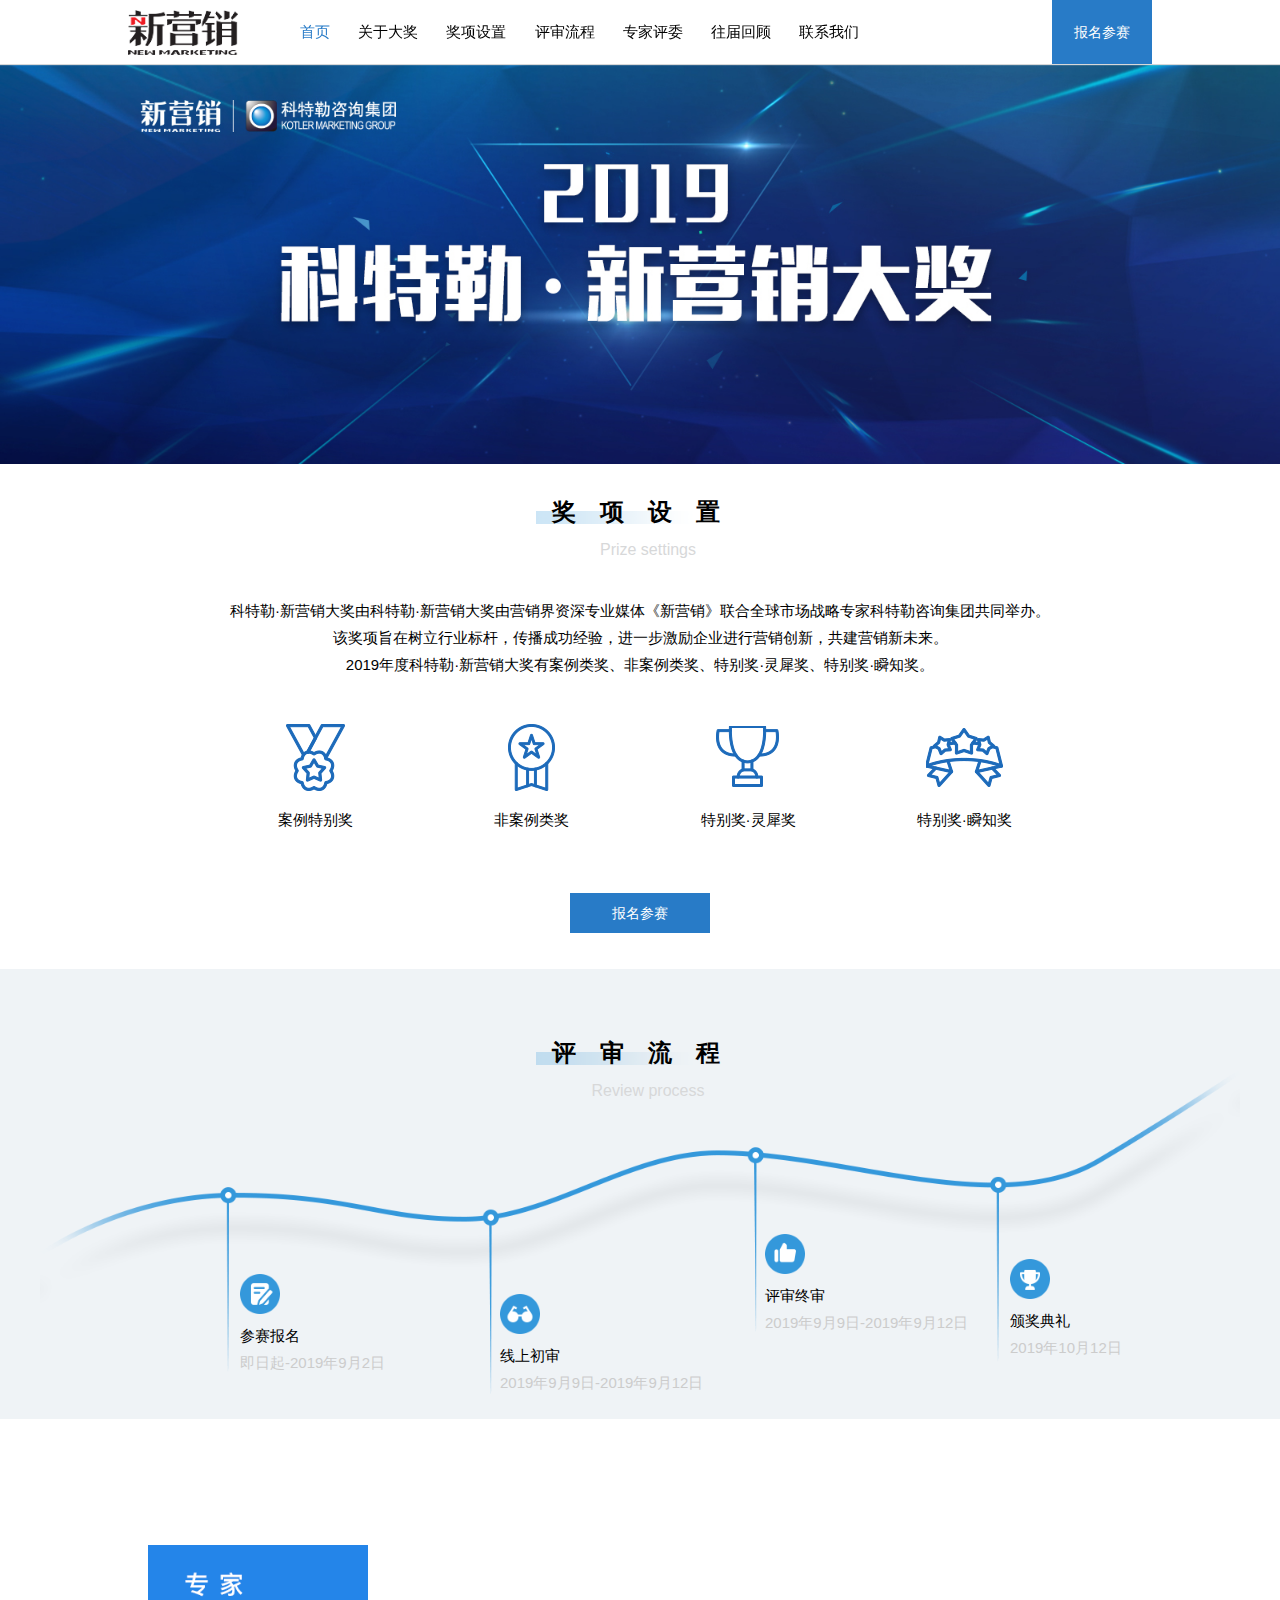
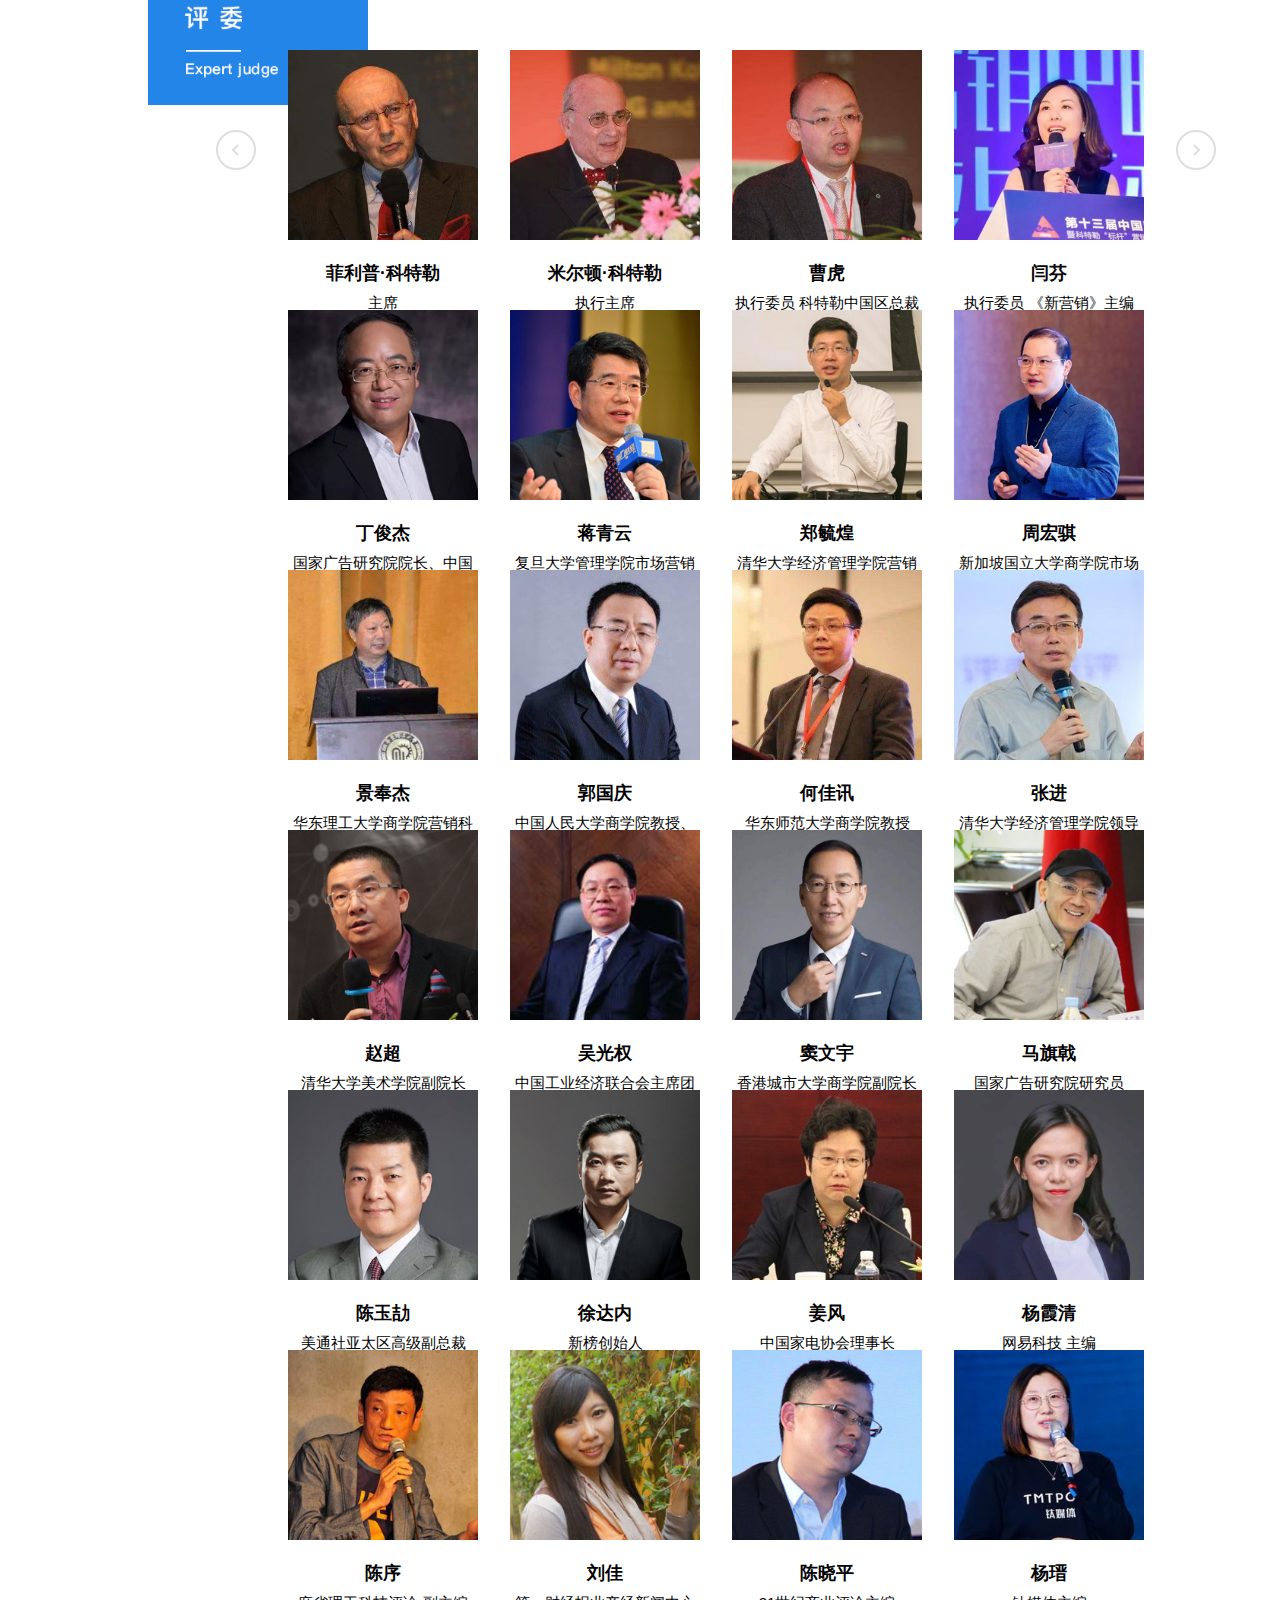
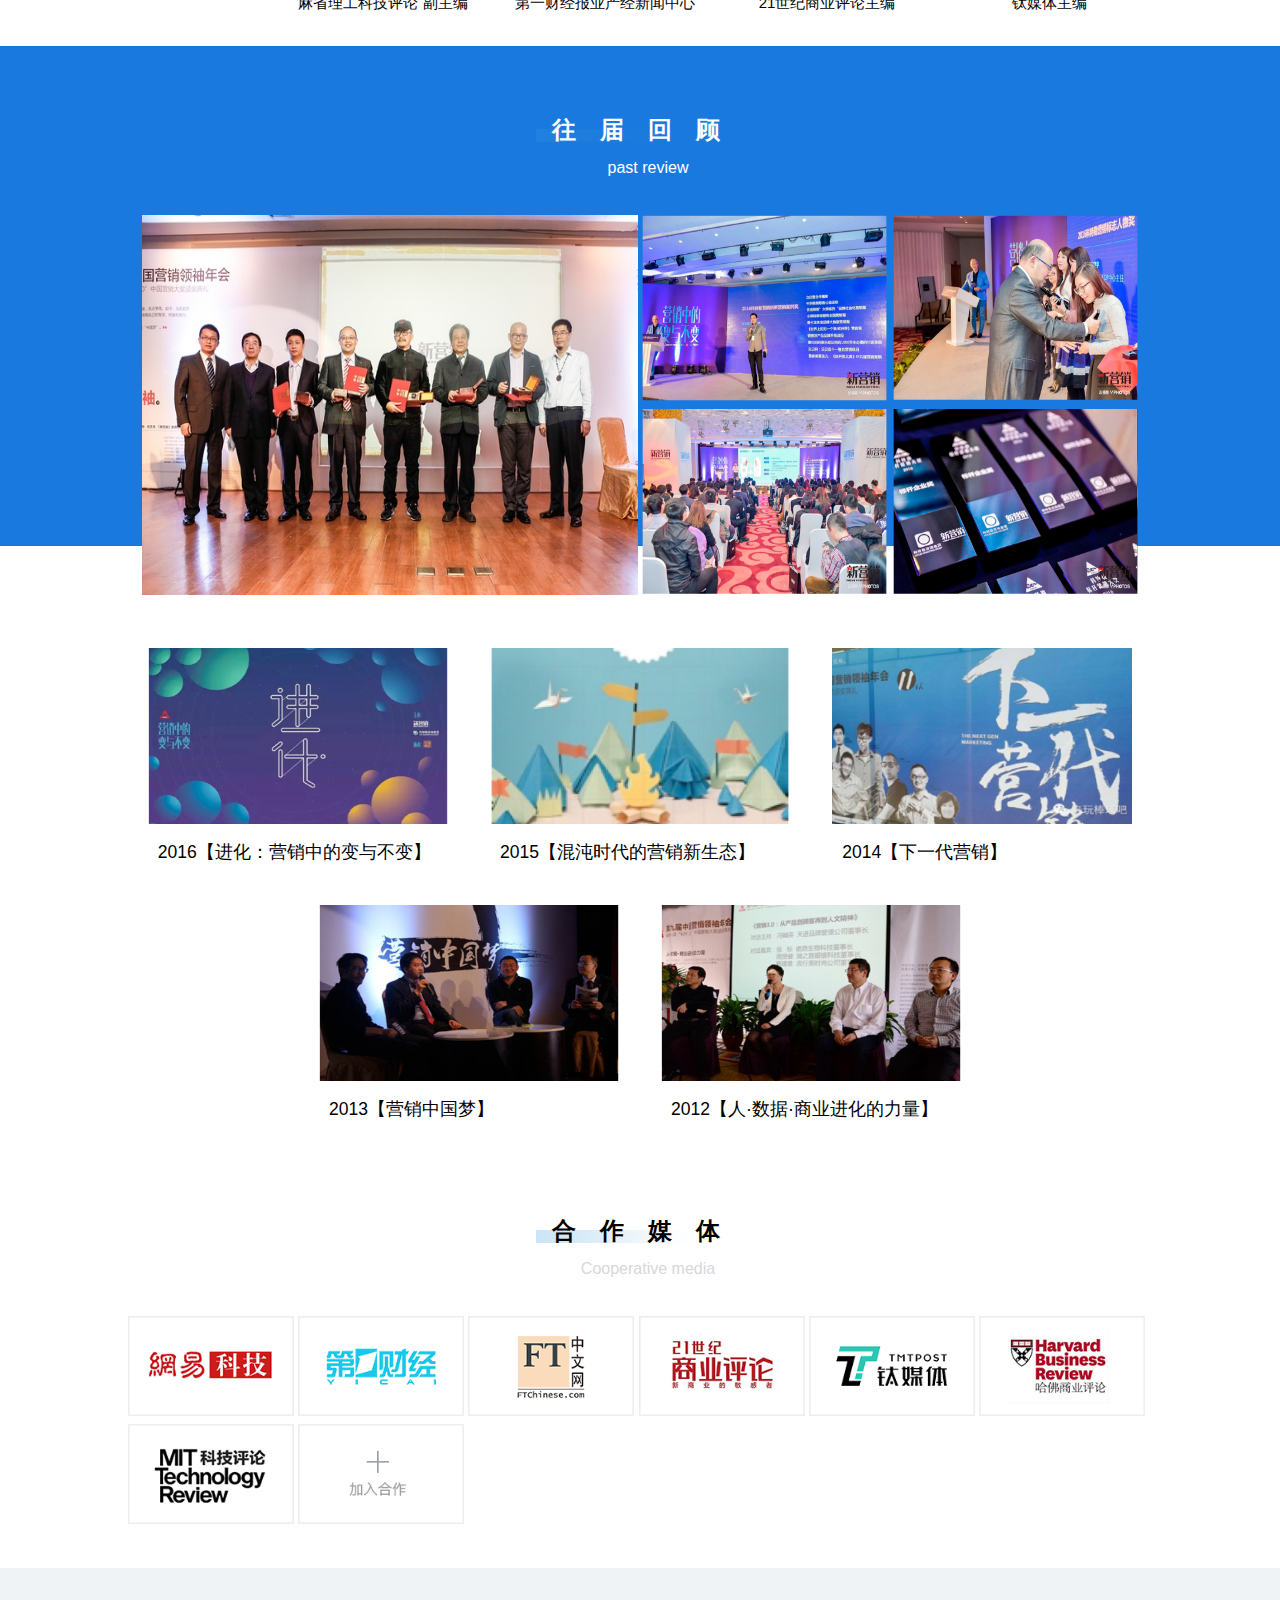
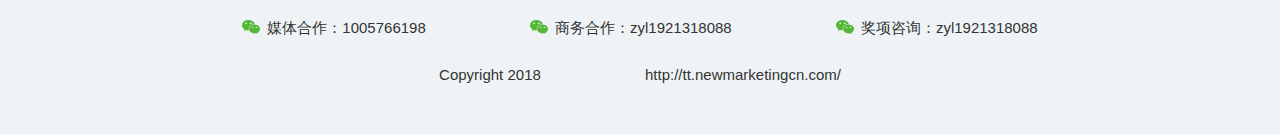
==== commit a2bc9670: "Add files via upload" ====
--- a/activity_2019/index.html
+++ b/activity_2019/index.html
@@ -141,8 +141,6 @@
                               </li>
                          </ul>
                     </div>
-
-
 
                </div>
           </div>
@@ -378,7 +376,7 @@
                     </div>
                     <div class="tupian" >
                          <div class="left">
-                              <img src="images/img0.jpg" class="left">
+                              <img src="images/img0.png" class="left">
                          </div>
                          <div class="right">
                                <img src="images/img1.png" class="m1">
@@ -476,12 +474,17 @@
                     <div class="title_t">
                          <h2>如何参赛</h2>
                     </div>
-                    <ul class="circle">
-                          <p>关注新营销官方微信公众号：newmarketingcn，及时了解科特勒·新营销大奖最新动态。</p>
-                         <li>后台回复1，奖项报名；</li>
-                         <li>后台回复2，奖项咨询。</li>
-                    </ul>
-               
+
+                    <div id="wechat2">
+                         <img src="images/image001.png" >
+                         <div>
+                              <p>关注新营销官方微信公众号：newmarketingcn，及时了解科特勒·新营销大奖最新动态。</p>
+                              <ul class="circle">
+                                   <li>后台回复1：奖项报名</li>
+                                   <li>后台回复2：奖项咨询</li>
+                              </ul>
+                         </div>
+                    </div>
 
                     <div>
                          <h4>第一步：填写作品信息表和参赛报名表</h4>
@@ -1345,18 +1348,6 @@
 
 </body>
 <script>
-     //指定元素下获取class元素
-     function getByClass(oParent,sClass){
-          var aResult=[];
-          var aEle=oParent.getElementsByTagName('*');
-
-          for (var i = 0; i < aEle.length; i++) {
-               if(aEle[i].className==sClass){
-                    aResult.push(aEle[i]);
-               }
-          }
-          return aResult;
-     };
           
      //放缩
      function fangsuo (a,b) {
@@ -1389,10 +1380,12 @@
                     };
                     this.className="select";
                     aNeirong[this.index].style.display="block";
-                    if(oBody.clientWidth<1024){
+
+                    if( $(window).width() <1024){
                          $("#container2").fadeOut(); 
 
                     }
+                    
                     
                }
           }
@@ -1403,7 +1396,7 @@
              $(document.body).css({  
                  "overflow-y": "hidden"  
              });  
-             $("#fuchuang").css("margin-top",$("body").scrollTop());
+             // $("#fuchuang").css("margin-top",$("body").scrollTop());
              $("#fuchuang").fadeIn("slow"); 
          });
 
@@ -1425,37 +1418,64 @@
                $("#lianxi_kuang").fadeToggle("slow")
          });
 
-          fangsuo(oBody,oHtml);
-          if(oBody.clientWidth<1024){
-               $("#container2").css({  
-                 "display": "none"  
-             });  
-
+          // oBody.onresize=function(){
+          //      if(window.screen.width  <1024){
+          //           oHtml.setAttribute("class", "bbb"); 
+          //      }
+          //      else{
+          //           oHtml.setAttribute("class", "aaa"); 
+          //      }
+
+          // }
+          if($(window).width()  <1024){
+               oHtml.setAttribute("class", "bbb"); 
           }
-
-          oBody.onresize=function(){
-               fangsuo(oBody,oHtml);
-               if(oBody.clientWidth<1024){
-                    $("#container2").css({  
-                         "display": "none"  
-                    })
-                     $("#lianxi_kuang").css({  
-                         "display": "block"  
-                    })
-
+          else{
+               oHtml.setAttribute("class", "aaa"); 
+          }
+          $(window).resize(function(){
+
+               if($(window).width()  <1024){
+                    oHtml.setAttribute("class", "bbb");
 
                }
                else{
-                    $("#container2").css({  
-                         "display": "block"  
-                    })
-                    $("#lianxi_kuang").css({  
-                         "display": "none"  
-                    })
+                    oHtml.setAttribute("class", "aaa"); 
+               }
+              //code
+          });
+
+          // fangsuo(oBody,oHtml);
+          // if(oBody.clientWidth<1024){
+          //      $("#container2").css({  
+          //        "display": "none"  
+          //    });  
+
+          // }
+
+          // oBody.onresize=function(){
+          //      fangsuo(oBody,oHtml);
+          //      if(onresize<1024){
+          //           $("#container2").css({  
+          //                "display": "none"  
+          //           })
+          //            $("#lianxi_kuang").css({  
+          //                "display": "block"  
+          //           })
+
+
+          //      }
+          //      else{
+          //           $("#container2").css({  
+          //                "display": "block"  
+          //           })
+          //           $("#lianxi_kuang").css({  
+          //                "display": "none"  
+          //           })
                    
-               }
-
-          }
+          //      }
+
+          // }
 
 
      }
--- a/activity_2019/css/tty.css
+++ b/activity_2019/css/tty.css
@@ -43,6 +43,7 @@
      margin: 0px auto;
      font-size: 15px;
      line-height:1.8;
+     width: 100%;
      
 }
 li.select a{
@@ -133,7 +134,7 @@
      display: inline-block;
      background-color: #fff;
      position: absolute;
-     left: 648px;
+     left: 668px;
      top: 50px;
      display: none;
 
@@ -200,6 +201,10 @@
 }
 .aaa .text_jieshao{
      margin-bottom: 40px;
+}
+
+.aaa #about{
+     text-align: center;
 }
 .aaa .xian{
      margin: 0px auto;
@@ -491,24 +496,42 @@
 .aaa .mod p{
      margin: 8px 0px;
 }
-.aaa #prize_about ul{
-     height: 120px;
+.aaa #wechat2{
      padding: 20px;
      background-color: #EFF3F6;
-     background-position: 20px 20px;
-     background-repeat: no-repeat;
-     background-size: 120px 120px;
-     background-image: url("../images/image001.png");
-     padding-left: 160px;
-     list-style:circle;
-
-}
-
-.aaa #prize_about ul li{
-     display: block;
-     list-style-type:disc;
-
-}
+     vertical-align: top;
+     border-radius: 5px;
+}
+.aaa #wechat2 div{
+     display: inline-block;
+
+}
+.aaa #wechat2 p{
+     padding: 0px;
+
+}
+.aaa #wechat2 img{
+     margin-right: 20px;
+     width: 120px;
+     height: 120px;
+}
+
+.bbb #wechat2{
+     padding: 10%;
+     background-color: #EFF3F6;
+     border-radius: 5px;
+
+}
+
+.bbb #wechat2 img{
+     margin: 5% 10%;
+     width: 80%;
+}
+.bbb #wechat2 li{
+     font-size: 2rem;
+}
+
+
 table{
      border-collapse: collapse; 
      border: 1px solid #d7d8d9;
@@ -756,7 +779,7 @@
      font-size: 1.8rem
 }
 .bbb p{
-     font-size: 1.4rem;
+     font-size: 1.5rem;
      margin: 0rem 1rem;
 }
 
@@ -812,10 +835,7 @@
      background-image: url("../images/banner1.png");
 
 }
-.bbb .text_jieshao p{
-     padding-left: 2%;
-
-}
+
 .bbb #baoming2{
      width: 15rem;
      height: 4rem;
@@ -870,17 +890,6 @@
      width: 49%;
 }
 
-.bbb #prize_about ul{
-     height: 14rem;
-     padding: 2rem;
-     background-color: #EFF3F6;
-     background-position: 2rem 2rem;
-     background-repeat: no-repeat;
-     background-size: 14rem 14rem;
-     background-image: url("../images/image001.png");
-     padding-left: 18rem;
-}
-
 .bbb ul.circle li {
 
      width: 95%;
@@ -967,7 +976,7 @@
 
 .bbb  #nav li a{
      display: inline-block;
-     line-height: 5rem;
+     line-height: 6rem;
      padding: 0rem 5rem;
 }
 
@@ -1017,9 +1026,9 @@
     left:0px;
     background-color: #287BC7;
     width: 100%;
-    height: 6rem;
-    font-size: 2rem;
-    line-height: 6rem;
+    height: 7rem;
+    font-size: 2.2rem;
+    line-height: 7rem;
     cursor: pointer;
     color: #fff;
     text-align: center;
@@ -1042,7 +1051,7 @@
 .bbb #team .c li img{
      width: 100%;
 }
-.bbb .Box{
+.bbb .Box,.bbb #container2{
      display: none;
 }
 
@@ -1074,6 +1083,9 @@
 .bbb #wechat li{
      font-size: 1.5rem
 }
-
-
-
+.bbb .container2{
+     display: block;
+}
+
+
+
